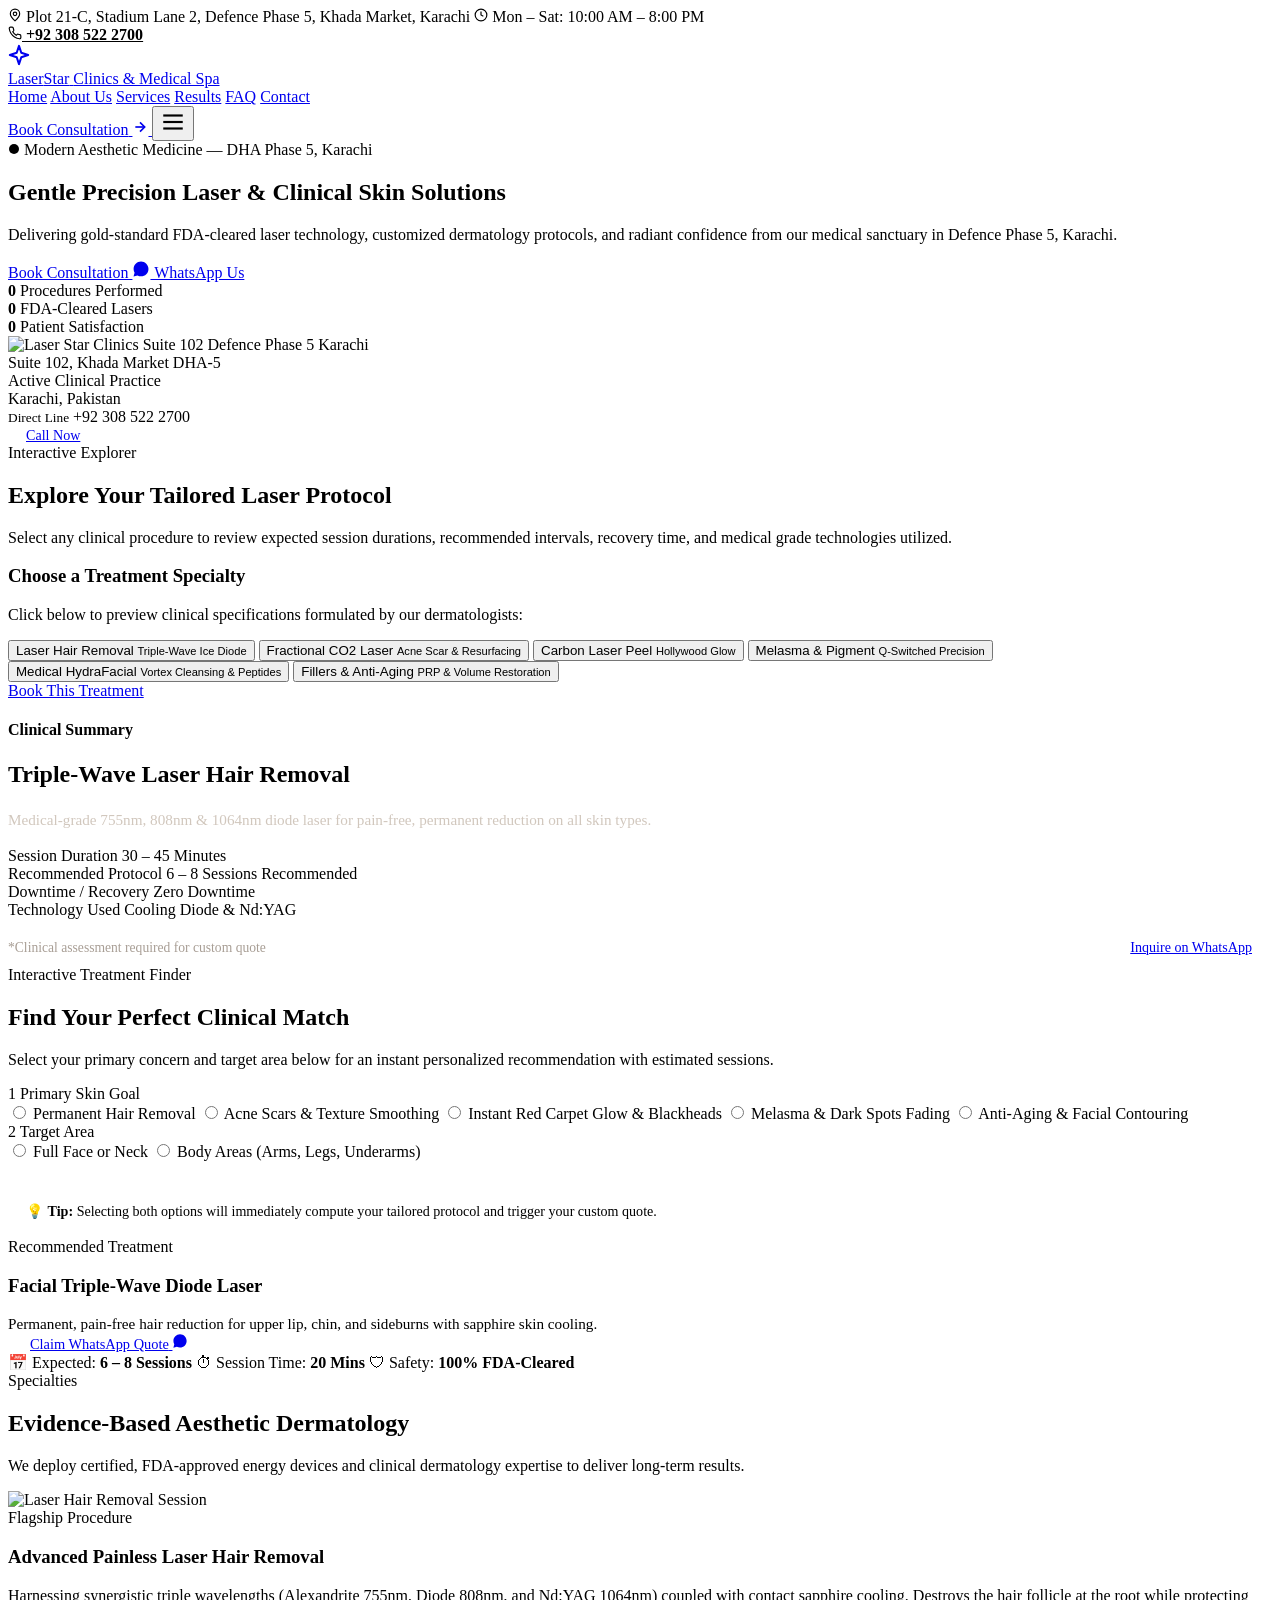
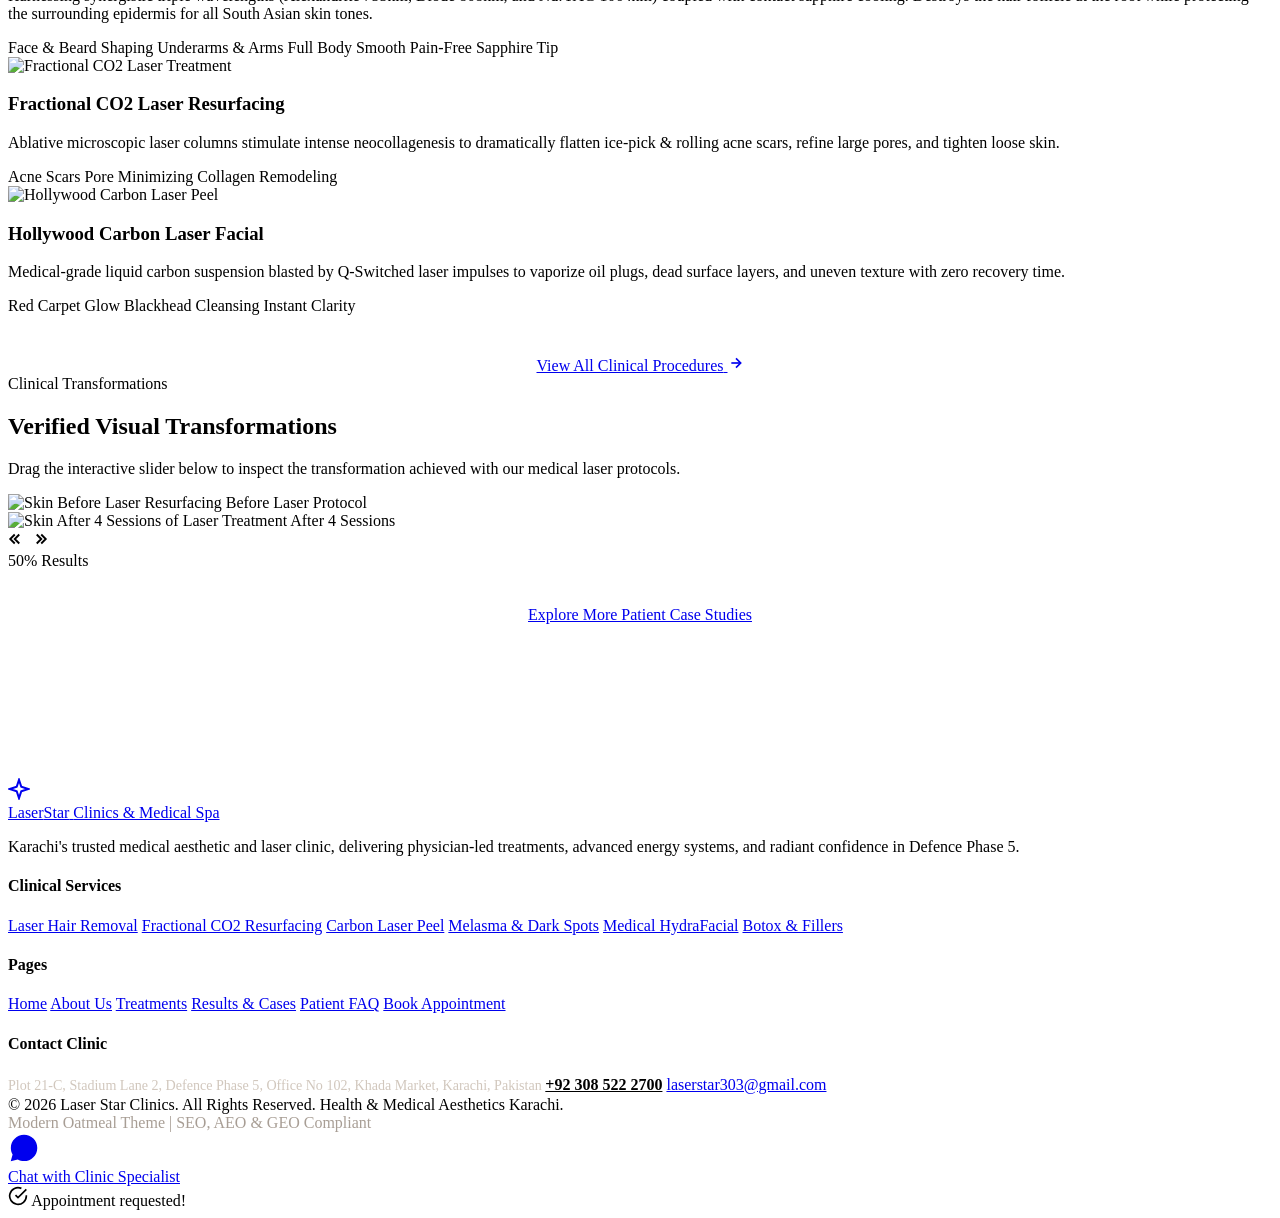
==== index.html @ 727edd0d "Add files via upload" ====
<!DOCTYPE html>
<html lang="en">
<head>
  <meta charset="UTF-8">
  <meta name="viewport" content="width=device-width, initial-scale=1.0">
  <title>Laser Star Clinics — Advanced Laser & Aesthetic Dermatology Karachi</title>
  
  <!-- SEO, AEO & GEO Metadata -->
  <meta name="description" content="Laser Star Clinics in Defence Phase 5, Khada Market, Karachi. Advanced laser hair removal, fractional CO2 skin resurfacing, acne scar therapy, melasma treatment, and medical aesthetics.">
  <meta name="keywords" content="Laser Star Clinics, laser clinic Karachi, Defence Phase 5 clinic, Khada Market Karachi, laser hair removal Karachi, fractional CO2 laser DHA Karachi, aesthetic clinic Karachi">
  <meta name="geo.region" content="PK-SD">
  <meta name="geo.placename" content="Karachi, Defence Phase 5">
  <meta name="geo.position" content="24.8028;67.0543">
  <meta name="ICBM" content="24.8028, 67.0543">

  <!-- Open Graph -->
  <meta property="og:title" content="Laser Star Clinics — Advanced Laser & Aesthetic Dermatology Karachi">
  <meta property="og:description" content="Gold-standard FDA-cleared laser treatments, acne scar revision, and skin rejuvenation in Defence Phase 5, Karachi.">
  <meta property="og:type" content="website">
  <meta property="og:url" content="http://localhost:8080/">
  <meta property="og:image" content="https://images.unsplash.com/photo-1629909613654-28e377c37b09?auto=format&fit=crop&w=1200&q=80">

  <!-- Structured Data: Schema.org (GEO & AEO Optimized) -->
  <script type="application/ld+json">
  {
    "@context": "https://schema.org",
    "@type": "MedicalClinic",
    "name": "Laser Star Clinics",
    "image": "https://images.unsplash.com/photo-1629909613654-28e377c37b09?auto=format&fit=crop&w=1200&q=80",
    "url": "http://localhost:8080/",
    "telephone": "+923085222700",
    "email": "laserstar303@gmail.com",
    "priceRange": "$$",
    "medicalSpecialty": ["Dermatology", "CosmeticSurgery"],
    "address": {
      "@type": "PostalAddress",
      "streetAddress": "Plot.21-C, Stadium Lane 2, Defence Phase- 5, Office No 102, Khada Market",
      "addressLocality": "Karachi",
      "addressRegion": "Sindh",
      "postalCode": "75500",
      "addressCountry": "PK"
    },
    "geo": {
      "@type": "GeoCoordinates",
      "latitude": 24.8028,
      "longitude": 67.0543
    },
    "openingHoursSpecification": [
      {
        "@type": "OpeningHoursSpecification",
        "dayOfWeek": ["Monday", "Tuesday", "Wednesday", "Thursday", "Friday", "Saturday"],
        "opens": "10:00",
        "closes": "20:00"
      }
    ]
  }
  </script>

  <!-- Google Fonts: Outfit (Headings) & Plus Jakarta Sans (Body) -->
  <link rel="preconnect" href="https://fonts.googleapis.com">
  <link rel="preconnect" href="https://fonts.gstatic.com" crossorigin>
  <link href="https://fonts.googleapis.com/css2?family=Outfit:wght@500;600;700;800&family=Plus+Jakarta+Sans:wght@400;500;600;700&display=swap" rel="stylesheet">

  <!-- Stylesheet -->
  <link rel="stylesheet" href="css/style.css">

  <!-- Favicon -->
  <link rel="icon" href="data:image/svg+xml,<svg xmlns='http://www.w3.org/2000/svg' viewBox='0 0 24 24' fill='%23B85C42'><path d='M12 2L14.5 9.5L22 12L14.5 14.5L12 22L9.5 14.5L2 12L9.5 9.5L12 2Z'/></svg>">
</head>
<body>

  <!-- ==================== TOP NOTICE BAR ==================== -->
  <aside class="top-notice-bar">
    <div class="container">
      <div class="notice-items">
        <span class="notice-item">
          <svg width="14" height="14" viewBox="0 0 24 24" fill="none" stroke="currentColor" stroke-width="2"><path d="M12 2a8 8 0 0 0-8 8c0 5.25 8 12 8 12s8-6.75 8-12a8 8 0 0 0-8-8z"/><circle cx="12" cy="10" r="3"/></svg>
          Plot 21-C, Stadium Lane 2, Defence Phase 5, Khada Market, Karachi
        </span>
        <span class="notice-item">
          <svg width="14" height="14" viewBox="0 0 24 24" fill="none" stroke="currentColor" stroke-width="2"><circle cx="12" cy="12" r="10"/><polyline points="12 6 12 12 16 14"/></svg>
          Mon – Sat: 10:00 AM – 8:00 PM
        </span>
      </div>
      <div>
        <a href="tel:+923085222700" class="notice-item" style="font-weight:600; color:var(--text-main);">
          <svg width="14" height="14" viewBox="0 0 24 24" fill="none" stroke="currentColor" stroke-width="2"><path d="M22 16.92v3a2 2 0 0 1-2.18 2 19.79 19.79 0 0 1-8.63-3.07 19.5 19.5 0 0 1-6-6 19.79 19.79 0 0 1-3.07-8.67A2 2 0 0 1 4.11 2h3a2 2 0 0 1 2 1.72 12.84 12.84 0 0 0 .7 2.81 2 2 0 0 1-.45 2.11L8.09 9.91a16 16 0 0 0 6 6l1.27-1.27a2 2 0 0 1 2.11-.45 12.84 12.84 0 0 0 2.81.7A2 2 0 0 1 22 16.92z"/></svg>
          +92 308 522 2700
        </a>
      </div>
    </div>
  </aside>

  <!-- ==================== MAIN NAVBAR (MULTI-PAGE ARCHITECTURE) ==================== -->
  <header>
    <nav class="navbar" id="navbar">
      <div class="container">
        <a href="index.html" class="logo-brand">
          <div class="brand-icon-wrap">
            <svg width="22" height="22" viewBox="0 0 24 24" fill="none" stroke="currentColor" stroke-width="2.2" stroke-linecap="round" stroke-linejoin="round">
              <path d="M12 2L14.5 9.5L22 12L14.5 14.5L12 22L9.5 14.5L2 12L9.5 9.5L12 2Z"/>
            </svg>
          </div>
          <div class="brand-name">
            <span class="brand-title">Laser<span>Star</span></span>
            <span class="brand-sub">Clinics & Medical Spa</span>
          </div>
        </a>

        <div class="nav-links">
          <a href="index.html" class="nav-link active">Home</a>
          <a href="about.html" class="nav-link">About Us</a>
          <a href="services.html" class="nav-link">Services</a>
          <a href="results.html" class="nav-link">Results</a>
          <a href="faq.html" class="nav-link">FAQ</a>
          <a href="contact.html" class="nav-link">Contact</a>
        </div>

        <div class="nav-actions">
          <a href="contact.html" class="btn btn-primary">
            <span>Book Consultation</span>
            <svg width="16" height="16" viewBox="0 0 24 24" fill="none" stroke="currentColor" stroke-width="2.5"><line x1="5" y1="12" x2="19" y2="12"/><polyline points="12 5 19 12 12 19"/></svg>
          </a>
          <button class="mobile-menu-btn" aria-label="Toggle Navigation">
            <svg width="26" height="26" viewBox="0 0 24 24" fill="none" stroke="currentColor" stroke-width="2"><line x1="3" y1="12" x2="21" y2="12"/><line x1="3" y1="6" x2="21" y2="6"/><line x1="3" y1="18" x2="21" y2="18"/></svg>
          </button>
        </div>
      </div>
    </nav>
  </header>

  <main>
    <!-- ==================== HERO SECTION ==================== -->
    <section class="hero-section" id="home">
      <div class="hero-glow-blob"></div>
      <div class="container">
        <div class="hero-grid">
          <div class="hero-content animate-fade-in-up">
            <div class="pill-badge">
              <svg width="12" height="12" viewBox="0 0 24 24" fill="currentColor"><circle cx="12" cy="12" r="10"/></svg>
              Modern Aesthetic Medicine — DHA Phase 5, Karachi
            </div>
            <h1>Gentle Precision <span class="hero-highlight">Laser & Clinical</span> Skin Solutions</h1>
            <p class="hero-lead">Delivering gold-standard FDA-cleared laser technology, customized dermatology protocols, and radiant confidence from our medical sanctuary in Defence Phase 5, Karachi.</p>

            <div class="hero-ctas">
              <a href="contact.html" class="btn btn-primary">
                Book Consultation
              </a>
              <a href="https://wa.me/923085222700?text=Hi%20Laser%20Star%20Clinics,%20I%20would%20like%20to%20inquire%20about%20a%20treatment." target="_blank" class="btn btn-whatsapp">
                <svg width="18" height="18" viewBox="0 0 24 24" fill="currentColor"><path d="M12.04 2C6.58 2 2.13 6.45 2.13 11.91C2.13 13.66 2.59 15.36 3.45 16.86L2.05 22L7.3 20.62C8.75 21.41 10.38 21.83 12.04 21.83C17.5 21.83 21.95 17.38 21.95 11.92C21.95 9.27 20.92 6.78 19.05 4.91C17.18 3.03 14.69 2 12.04 2Z"/></svg>
                WhatsApp Us
              </a>
            </div>

            <div class="hero-trust-bar">
              <div class="trust-item">
                <strong data-counter-target="5000" data-counter-suffix="+">0</strong>
                <span>Procedures Performed</span>
              </div>
              <div class="trust-item">
                <strong data-counter-target="15" data-counter-suffix="+">0</strong>
                <span>FDA-Cleared Lasers</span>
              </div>
              <div class="trust-item">
                <strong data-counter-target="99.2" data-counter-suffix="%" data-counter-decimals="1">0</strong>
                <span>Patient Satisfaction</span>
              </div>
            </div>
          </div>

          <!-- Hero Showcase Card -->
          <div class="hero-card-showcase animate-fade-in-scale">
            <div class="hero-image-card tilt-card">
              <div class="hero-photo-wrap">
                <img src="https://images.unsplash.com/photo-1629909613654-28e377c37b09?auto=format&fit=crop&w=800&q=80" alt="Laser Star Clinics Suite 102 Defence Phase 5 Karachi" loading="eager">
                <div class="hero-photo-badge">
                  <span class="status-dot"></span>
                  <span>Suite 102, Khada Market DHA-5</span>
                </div>
              </div>

              <div class="hero-card-body">
                <div class="card-header-status">
                  <div class="status-badge">
                    <span>Active Clinical Practice</span>
                  </div>
                  <span class="location-tag">Karachi, Pakistan</span>
                </div>

                <div class="quick-call-card">
                  <div class="quick-call-info">
                    <small>Direct Line</small>
                    <span>+92 308 522 2700</span>
                  </div>
                  <a href="tel:+923085222700" class="btn btn-secondary" style="padding: 10px 18px; font-size: 0.88rem;">
                    Call Now
                  </a>
                </div>
              </div>
            </div>
          </div>
        </div>
      </div>
    </section>

    <!-- ==================== INTERACTIVE TREATMENT CALCULATOR ==================== -->
    <section class="calc-section reveal-on-scroll">
      <div class="container">
        <div class="section-title-wrap">
          <div class="pill-badge pill-badge-gold">Interactive Explorer</div>
          <h2 class="section-title">Explore Your Tailored Laser Protocol</h2>
          <p class="section-subtitle">Select any clinical procedure to review expected session durations, recommended intervals, recovery time, and medical grade technologies utilized.</p>
        </div>

        <div class="calc-grid">
          <div class="calc-options">
            <h3>Choose a Treatment Specialty</h3>
            <p>Click below to preview clinical specifications formulated by our dermatologists:</p>

            <div class="service-selector-grid">
              <button class="select-pill active" data-service="laser-hair">
                <span>Laser Hair Removal</span>
                <small>Triple-Wave Ice Diode</small>
              </button>
              <button class="select-pill" data-service="fractional-co2">
                <span>Fractional CO2 Laser</span>
                <small>Acne Scar & Resurfacing</small>
              </button>
              <button class="select-pill" data-service="carbon-peel">
                <span>Carbon Laser Peel</span>
                <small>Hollywood Glow</small>
              </button>
              <button class="select-pill" data-service="pigmentation">
                <span>Melasma & Pigment</span>
                <small>Q-Switched Precision</small>
              </button>
              <button class="select-pill" data-service="hydrafacial">
                <span>Medical HydraFacial</span>
                <small>Vortex Cleansing & Peptides</small>
              </button>
              <button class="select-pill" data-service="anti-aging">
                <span>Fillers & Anti-Aging</span>
                <small>PRP & Volume Restoration</small>
              </button>
            </div>

            <a href="contact.html" class="btn btn-secondary" style="width: 100%; justify-content: center;">
              Book This Treatment
            </a>
          </div>

          <div class="calc-result-box">
            <div>
              <div class="calc-result-header">
                <h4>Clinical Summary</h4>
                <h2 id="calcResultTitle">Triple-Wave Laser Hair Removal</h2>
                <p id="calcResultDesc" style="color: #D1C7BD; font-size: 0.95rem; line-height: 1.6;">
                  Medical-grade 755nm, 808nm & 1064nm diode laser for pain-free, permanent reduction on all skin types.
                </p>
              </div>

              <div class="calc-meta-list">
                <div class="meta-row">
                  <span>Session Duration</span>
                  <span id="calcDuration">30 – 45 Minutes</span>
                </div>
                <div class="meta-row">
                  <span>Recommended Protocol</span>
                  <span id="calcSessions">6 – 8 Sessions Recommended</span>
                </div>
                <div class="meta-row">
                  <span>Downtime / Recovery</span>
                  <span id="calcDowntime">Zero Downtime</span>
                </div>
                <div class="meta-row">
                  <span>Technology Used</span>
                  <span id="calcTech">Cooling Diode & Nd:YAG</span>
                </div>
              </div>
            </div>

            <div style="display:flex; justify-content: space-between; align-items:center; margin-top: 10px; flex-wrap: wrap; gap: 12px;">
              <span style="font-size:0.85rem; color:#A89E95;">*Clinical assessment required for custom quote</span>
              <a href="https://wa.me/923085222700?text=Hi%20Laser%20Star%20Clinics,%20I%20would%20like%20to%20ask%20about%20treatment%20pricing." target="_blank" class="btn btn-whatsapp" style="padding: 10px 20px; font-size: 0.88rem;">
                Inquire on WhatsApp
              </a>
            </div>
          </div>
        </div>
      </div>
    </section>

    <!-- ==================== FUN INTERACTIVE SKIN TREATMENT QUIZ ==================== -->
    <section class="quiz-section reveal-on-scroll">
      <div class="container">
        <div class="section-title-wrap">
          <div class="pill-badge pill-badge-gold">Interactive Treatment Finder</div>
          <h2 class="section-title">Find Your Perfect Clinical Match</h2>
          <p class="section-subtitle">Select your primary concern and target area below for an instant personalized recommendation with estimated sessions.</p>
        </div>

        <div class="quiz-card-wrapper">
          <form id="skinTreatmentQuiz">
            <div class="quiz-steps-grid">
              <!-- Step 1 -->
              <div>
                <div class="quiz-step-title">
                  <span class="quiz-step-num">1</span>
                  <span>Primary Skin Goal</span>
                </div>
                <div class="quiz-radio-group">
                  <label class="quiz-radio-label">
                    <input type="radio" name="quizConcern" value="hair" required>
                    <span>Permanent Hair Removal</span>
                  </label>
                  <label class="quiz-radio-label">
                    <input type="radio" name="quizConcern" value="scars">
                    <span>Acne Scars & Texture Smoothing</span>
                  </label>
                  <label class="quiz-radio-label">
                    <input type="radio" name="quizConcern" value="glow">
                    <span>Instant Red Carpet Glow & Blackheads</span>
                  </label>
                  <label class="quiz-radio-label">
                    <input type="radio" name="quizConcern" value="pigment">
                    <span>Melasma & Dark Spots Fading</span>
                  </label>
                  <label class="quiz-radio-label">
                    <input type="radio" name="quizConcern" value="aging">
                    <span>Anti-Aging & Facial Contouring</span>
                  </label>
                </div>
              </div>

              <!-- Step 2 -->
              <div>
                <div class="quiz-step-title">
                  <span class="quiz-step-num">2</span>
                  <span>Target Area</span>
                </div>
                <div class="quiz-radio-group">
                  <label class="quiz-radio-label">
                    <input type="radio" name="quizArea" value="face" required>
                    <span>Full Face or Neck</span>
                  </label>
                  <label class="quiz-radio-label">
                    <input type="radio" name="quizArea" value="body">
                    <span>Body Areas (Arms, Legs, Underarms)</span>
                  </label>
                </div>

                <div style="margin-top: 24px; padding: 18px; background: var(--bg-oatmeal); border-radius: var(--radius-md); font-size: 0.88rem; color: var(--text-muted);">
                  💡 <strong>Tip:</strong> Selecting both options will immediately compute your tailored protocol and trigger your custom quote.
                </div>
              </div>
            </div>
          </form>

          <!-- Quiz Result Box with Confetti -->
          <div class="quiz-result-box" id="quizResultBox">
            <div class="quiz-result-header">
              <div>
                <span class="pill-badge" id="quizTag" style="margin-bottom:8px;">Recommended Treatment</span>
                <h3 id="quizTreatmentTitle">Facial Triple-Wave Diode Laser</h3>
                <p id="quizTreatmentDesc" style="color:var(--text-body); max-width:620px; font-size:0.95rem; margin:0;">
                  Permanent, pain-free hair reduction for upper lip, chin, and sideburns with sapphire skin cooling.
                </p>
              </div>
              <a href="#" id="quizWhatsAppBtn" target="_blank" class="btn btn-whatsapp" style="font-size:0.9rem; padding:12px 22px;">
                <span>Claim WhatsApp Quote</span>
                <svg width="16" height="16" viewBox="0 0 24 24" fill="currentColor"><path d="M12.04 2C6.58 2 2.13 6.45 2.13 11.91C2.13 13.66 2.59 15.36 3.45 16.86L2.05 22L7.3 20.62C8.75 21.41 10.38 21.83 12.04 21.83C17.5 21.83 21.95 17.38 21.95 11.92C21.95 9.27 20.92 6.78 19.05 4.91C17.18 3.03 14.69 2 12.04 2Z"/></svg>
              </a>
            </div>

            <div class="quiz-meta-pills">
              <span class="quiz-meta-pill">📅 Expected: <strong id="quizSessions" style="color:var(--terracotta);">6 – 8 Sessions</strong></span>
              <span class="quiz-meta-pill">⏱ Session Time: <strong id="quizTime" style="color:var(--terracotta);">20 Mins</strong></span>
              <span class="quiz-meta-pill">🛡 Safety: <strong>100% FDA-Cleared</strong></span>
            </div>
          </div>
        </div>
      </div>
    </section>

    <!-- ==================== SERVICES BENTO OVERVIEW ==================== -->
    <section class="services-section reveal-on-scroll">
      <div class="container">
        <div class="section-title-wrap">
          <div class="pill-badge">Specialties</div>
          <h2 class="section-title">Evidence-Based Aesthetic Dermatology</h2>
          <p class="section-subtitle">We deploy certified, FDA-approved energy devices and clinical dermatology expertise to deliver long-term results.</p>
        </div>

        <div class="bento-grid">
          <!-- Featured Card: Laser Hair Removal -->
          <div class="bento-card bento-card-featured tilt-card">
            <div class="bento-card-photo">
              <img src="https://images.unsplash.com/photo-1570172619644-dfd03ed5d881?auto=format&fit=crop&w=800&q=80" alt="Laser Hair Removal Session" loading="lazy">
            </div>
            <div class="bento-card-content">
              <div>
                <div class="pill-badge" style="margin-bottom:10px;">Flagship Procedure</div>
                <h3>Advanced Painless Laser Hair Removal</h3>
                <p>Harnessing synergistic triple wavelengths (Alexandrite 755nm, Diode 808nm, and Nd:YAG 1064nm) coupled with contact sapphire cooling. Destroys the hair follicle at the root while protecting the surrounding epidermis for all South Asian skin tones.</p>
              </div>
              <div class="treatment-tags">
                <span class="t-tag">Face & Beard Shaping</span>
                <span class="t-tag">Underarms & Arms</span>
                <span class="t-tag">Full Body Smooth</span>
                <span class="t-tag">Pain-Free Sapphire Tip</span>
              </div>
            </div>
          </div>

          <!-- Card 2: Fractional CO2 -->
          <div class="bento-card tilt-card">
            <div class="bento-card-photo">
              <img src="https://images.unsplash.com/photo-1512290900672-1f4a9ceb6370?auto=format&fit=crop&w=600&q=80" alt="Fractional CO2 Laser Treatment" loading="lazy">
            </div>
            <div class="bento-card-content">
              <div>
                <h3>Fractional CO2 Laser Resurfacing</h3>
                <p>Ablative microscopic laser columns stimulate intense neocollagenesis to dramatically flatten ice-pick & rolling acne scars, refine large pores, and tighten loose skin.</p>
              </div>
              <div class="treatment-tags">
                <span class="t-tag">Acne Scars</span>
                <span class="t-tag">Pore Minimizing</span>
                <span class="t-tag">Collagen Remodeling</span>
              </div>
            </div>
          </div>

          <!-- Card 3: Carbon Laser Peel -->
          <div class="bento-card tilt-card">
            <div class="bento-card-photo">
              <img src="https://images.unsplash.com/photo-1522337360788-8b13dee7a37e?auto=format&fit=crop&w=600&q=80" alt="Hollywood Carbon Laser Peel" loading="lazy">
            </div>
            <div class="bento-card-content">
              <div>
                <h3>Hollywood Carbon Laser Facial</h3>
                <p>Medical-grade liquid carbon suspension blasted by Q-Switched laser impulses to vaporize oil plugs, dead surface layers, and uneven texture with zero recovery time.</p>
              </div>
              <div class="treatment-tags">
                <span class="t-tag">Red Carpet Glow</span>
                <span class="t-tag">Blackhead Cleansing</span>
                <span class="t-tag">Instant Clarity</span>
              </div>
            </div>
          </div>
        </div>

        <div style="text-align: center; margin-top: 40px;">
          <a href="services.html" class="btn btn-primary">
            <span>View All Clinical Procedures</span>
            <svg width="16" height="16" viewBox="0 0 24 24" fill="none" stroke="currentColor" stroke-width="2.5"><line x1="5" y1="12" x2="19" y2="12"/><polyline points="12 5 19 12 12 19"/></svg>
          </a>
        </div>
      </div>
    </section>

    <!-- ==================== BEFORE & AFTER PREVIEW ==================== -->
    <section class="before-after-section reveal-on-scroll">
      <div class="container">
        <div class="section-title-wrap">
          <div class="pill-badge pill-badge-gold">Clinical Transformations</div>
          <h2 class="section-title">Verified Visual Transformations</h2>
          <p class="section-subtitle">Drag the interactive slider below to inspect the transformation achieved with our medical laser protocols.</p>
        </div>

        <div class="ba-slider-container">
          <div class="ba-comparison-wrapper">
            <div class="ba-layer ba-layer-before">
              <img src="https://images.unsplash.com/photo-1598440947619-2c35fc9aa908?auto=format&fit=crop&w=1200&q=80" alt="Skin Before Laser Resurfacing" loading="lazy">
              <span class="ba-label-pill ba-label-before">Before Laser Protocol</span>
            </div>

            <div class="ba-layer ba-layer-after">
              <img src="https://images.unsplash.com/photo-1515377905703-c4788e51af15?auto=format&fit=crop&w=1200&q=80" alt="Skin After 4 Sessions of Laser Treatment" loading="lazy">
              <span class="ba-label-pill ba-label-after">After 4 Sessions</span>
            </div>

            <div class="ba-handle">
              <div class="ba-handle-circle">
                <svg width="18" height="18" viewBox="0 0 24 24" fill="none" stroke="currentColor" stroke-width="2.5"><polyline points="15 18 9 12 15 6"/><polyline points="9 18 3 12 9 6"/></svg>
                <svg width="18" height="18" viewBox="0 0 24 24" fill="none" stroke="currentColor" stroke-width="2.5"><polyline points="9 18 15 12 9 6"/><polyline points="15 18 21 12 15 6"/></svg>
              </div>
            </div>
            <span class="ba-live-percentage">50% Results</span>
          </div>
        </div>

        <div style="text-align: center; margin-top: 36px;">
          <a href="results.html" class="btn btn-secondary">Explore More Patient Case Studies</a>
        </div>
      </div>
    </section>

    <!-- ==================== LOCATION & CLINIC MAP (GEO OPTIMIZED) ==================== -->
    <section class="map-embed-section reveal-on-scroll">
      <iframe
        src="https://maps.google.com/maps?q=Khada+Market+Defence+Phase+5+Karachi&t=&z=15&ie=UTF8&iwloc=&output=embed"
        width="100%"
        height="100%"
        style="border:0;"
        allowfullscreen=""
        loading="lazy"
        referrerpolicy="no-referrer-when-downgrade"
        title="Laser Star Clinics Location Map Khada Market Defence Phase 5 Karachi">
      </iframe>
    </section>
  </main>

  <!-- ==================== FOOTER ==================== -->
  <footer class="site-footer">
    <div class="container">
      <div class="footer-top-grid">
        <div class="footer-brand-col">
          <a href="index.html" class="logo-brand">
            <div class="brand-icon-wrap">
              <svg width="22" height="22" viewBox="0 0 24 24" fill="none" stroke="currentColor" stroke-width="2.2"><path d="M12 2L14.5 9.5L22 12L14.5 14.5L12 22L9.5 14.5L2 12L9.5 9.5L12 2Z"/></svg>
            </div>
            <div class="brand-name">
              <span class="brand-title">Laser<span>Star</span></span>
              <span class="brand-sub">Clinics & Medical Spa</span>
            </div>
          </a>
          <p>Karachi's trusted medical aesthetic and laser clinic, delivering physician-led treatments, advanced energy systems, and radiant confidence in Defence Phase 5.</p>
        </div>

        <div class="footer-col">
          <h4>Clinical Services</h4>
          <div class="footer-links">
            <a href="services.html">Laser Hair Removal</a>
            <a href="services.html">Fractional CO2 Resurfacing</a>
            <a href="services.html">Carbon Laser Peel</a>
            <a href="services.html">Melasma & Dark Spots</a>
            <a href="services.html">Medical HydraFacial</a>
            <a href="services.html">Botox & Fillers</a>
          </div>
        </div>

        <div class="footer-col">
          <h4>Pages</h4>
          <div class="footer-links">
            <a href="index.html">Home</a>
            <a href="about.html">About Us</a>
            <a href="services.html">Treatments</a>
            <a href="results.html">Results & Cases</a>
            <a href="faq.html">Patient FAQ</a>
            <a href="contact.html">Book Appointment</a>
          </div>
        </div>

        <div class="footer-col">
          <h4>Contact Clinic</h4>
          <div class="footer-links">
            <span style="font-size:0.88rem; color:#D1C7BD; line-height:1.6;">
              Plot 21-C, Stadium Lane 2, Defence Phase 5, Office No 102, Khada Market, Karachi, Pakistan
            </span>
            <a href="tel:+923085222700" style="color:var(--muted-gold); font-weight:600;">+92 308 522 2700</a>
            <a href="mailto:laserstar303@gmail.com">laserstar303@gmail.com</a>
          </div>
        </div>
      </div>

      <div class="footer-bottom">
        <div>© 2026 Laser Star Clinics. All Rights Reserved. Health & Medical Aesthetics Karachi.</div>
        <div style="color:#A89E95;">
          Modern Oatmeal Theme | SEO, AEO & GEO Compliant
        </div>
      </div>
    </div>
  </footer>

  <!-- ==================== FLOATING WHATSAPP BUTTON ==================== -->
  <a href="https://wa.me/923085222700?text=Hi%20Laser%20Star%20Clinics,%20I%20would%20like%20to%20inquire%20about%20your%20services." target="_blank" class="floating-whatsapp" aria-label="Chat on WhatsApp">
    <svg width="32" height="32" viewBox="0 0 24 24" fill="currentColor">
      <path d="M12.04 2C6.58 2 2.13 6.45 2.13 11.91C2.13 13.66 2.59 15.36 3.45 16.86L2.05 22L7.3 20.62C8.75 21.41 10.38 21.83 12.04 21.83C17.5 21.83 21.95 17.38 21.95 11.92C21.95 9.27 20.92 6.78 19.05 4.91C17.18 3.03 14.69 2 12.04 2Z"/>
    </svg>
    <div class="floating-whatsapp-tooltip">Chat with Clinic Specialist</div>
  </a>

  <!-- Toast Notification -->
  <div class="toast-notice" id="toastNotice">
    <svg width="20" height="20" viewBox="0 0 24 24" fill="none" stroke="currentColor" stroke-width="2"><path d="M22 11.08V12a10 10 0 1 1-5.93-9.14"/><polyline points="22 4 12 14.01 9 11.01"/></svg>
    <span class="toast-text">Appointment requested!</span>
  </div>

  <!-- JavaScript -->
  <script src="js/main.js"></script>
</body>
</html>
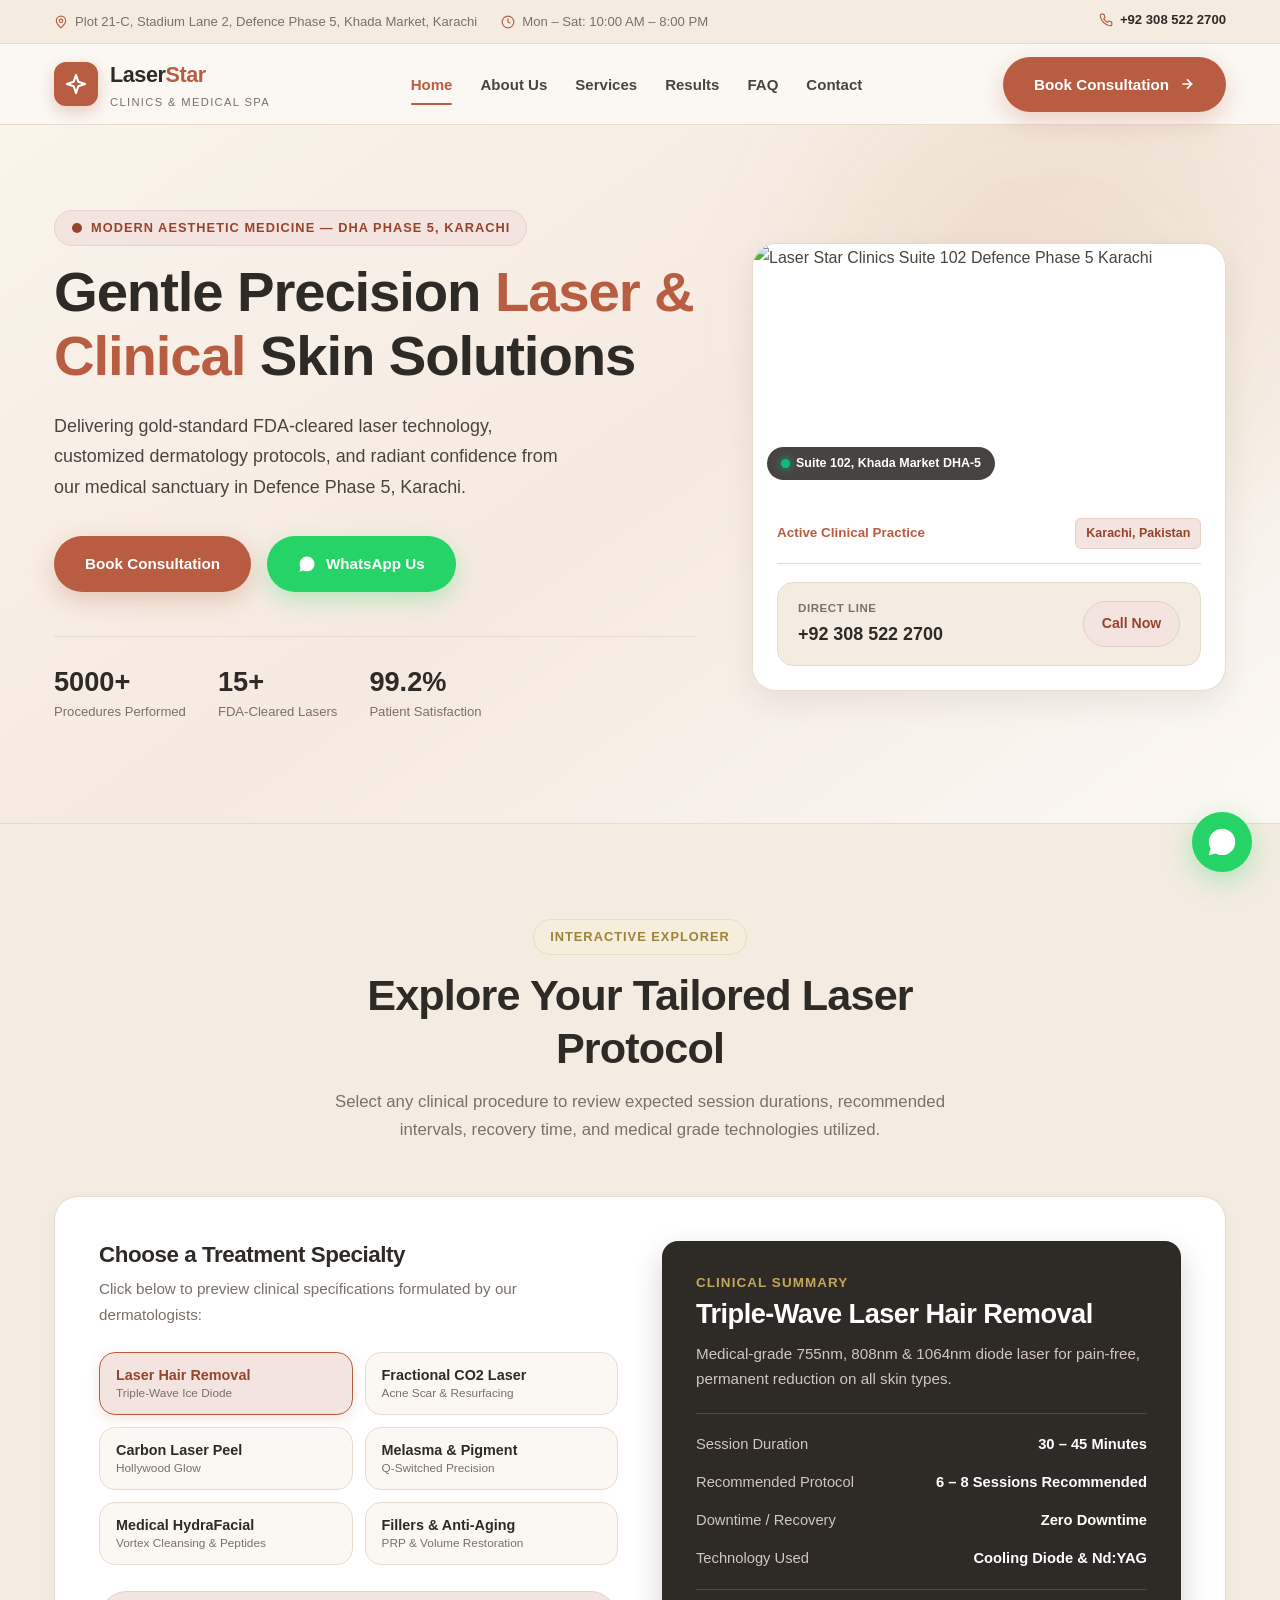
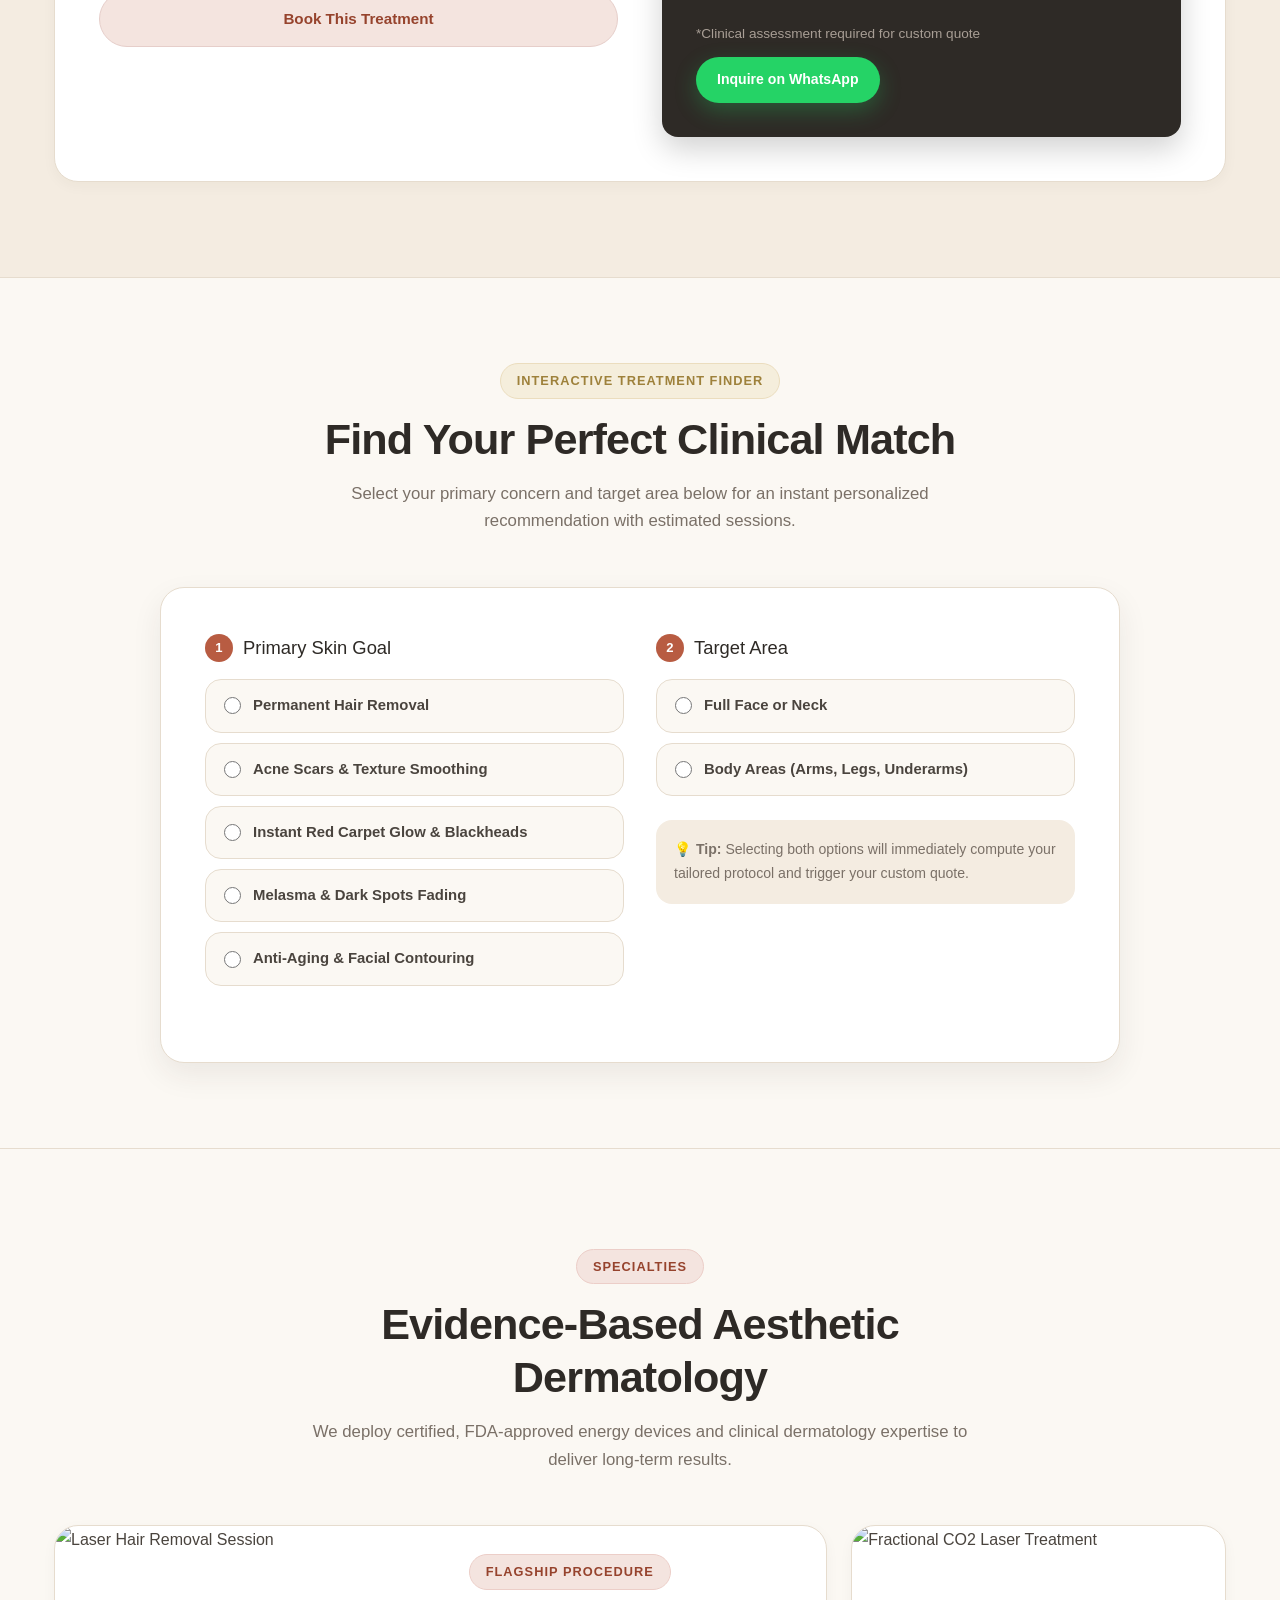
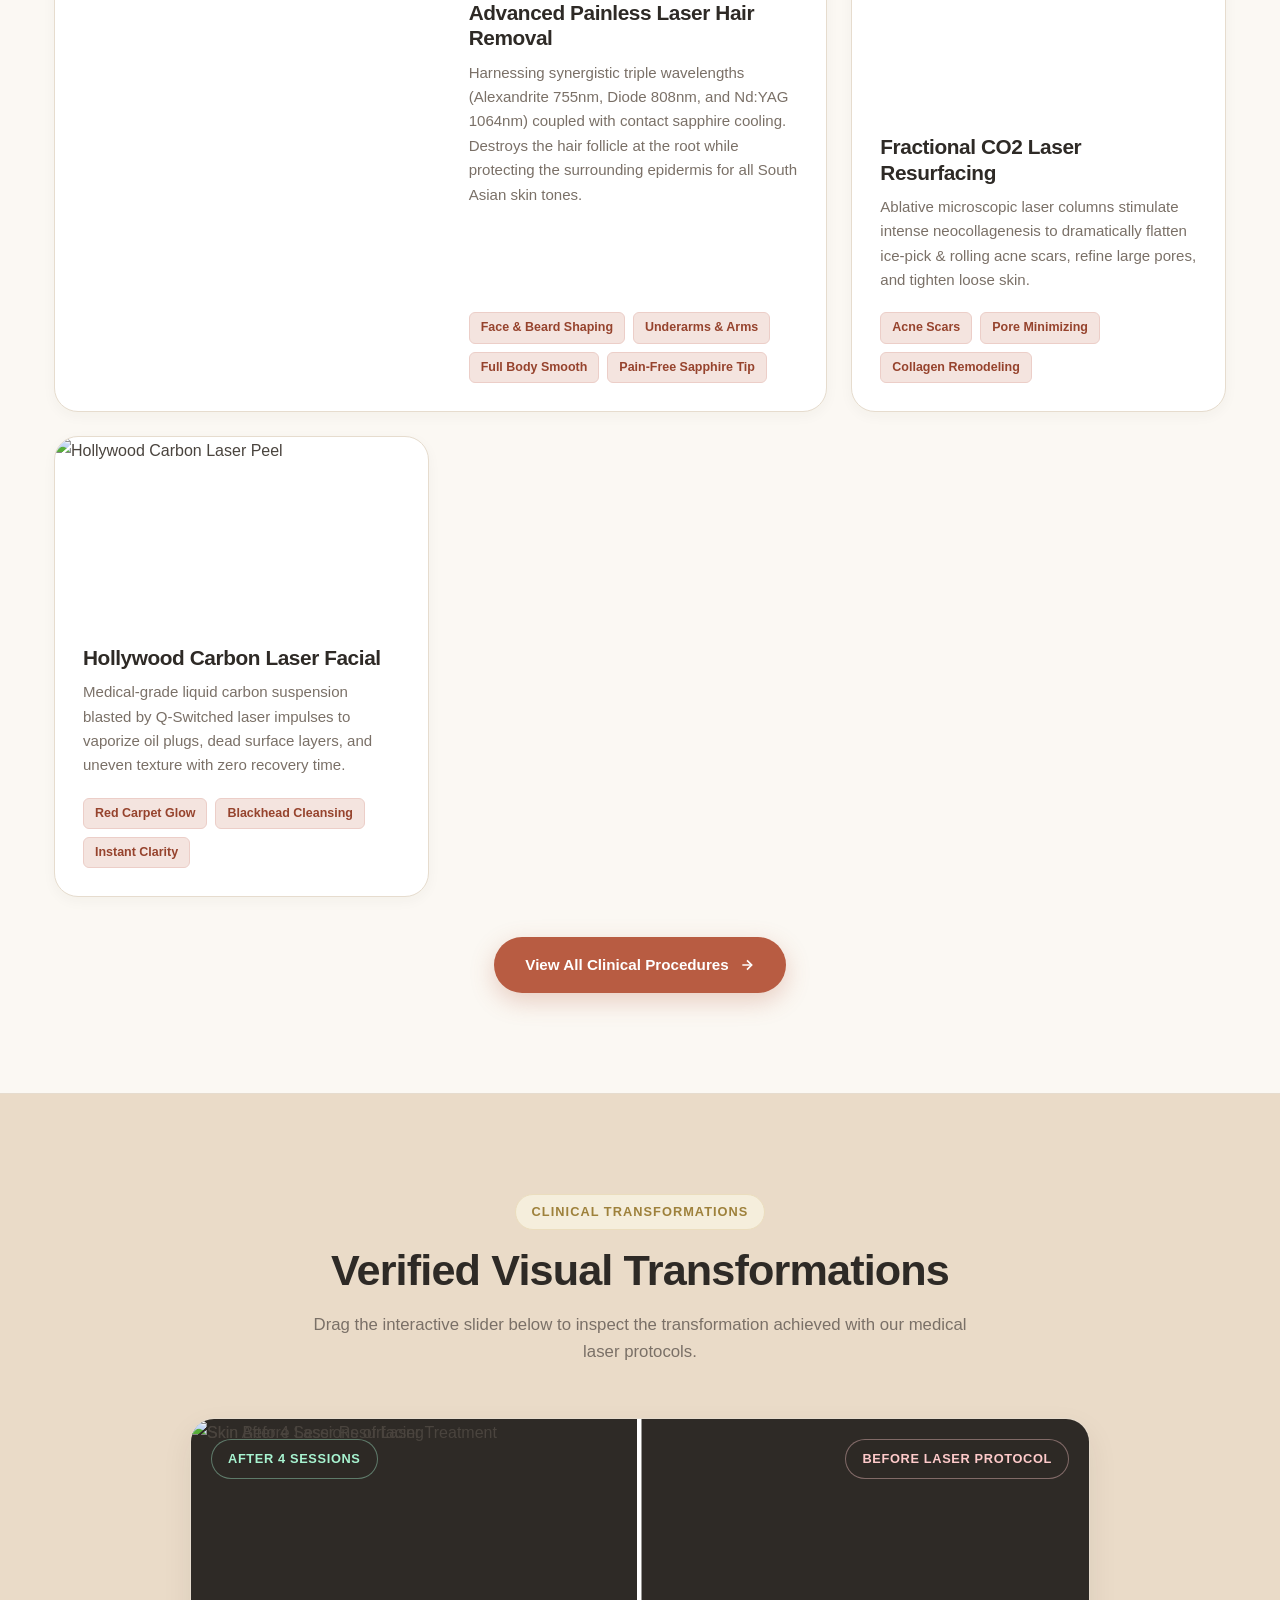
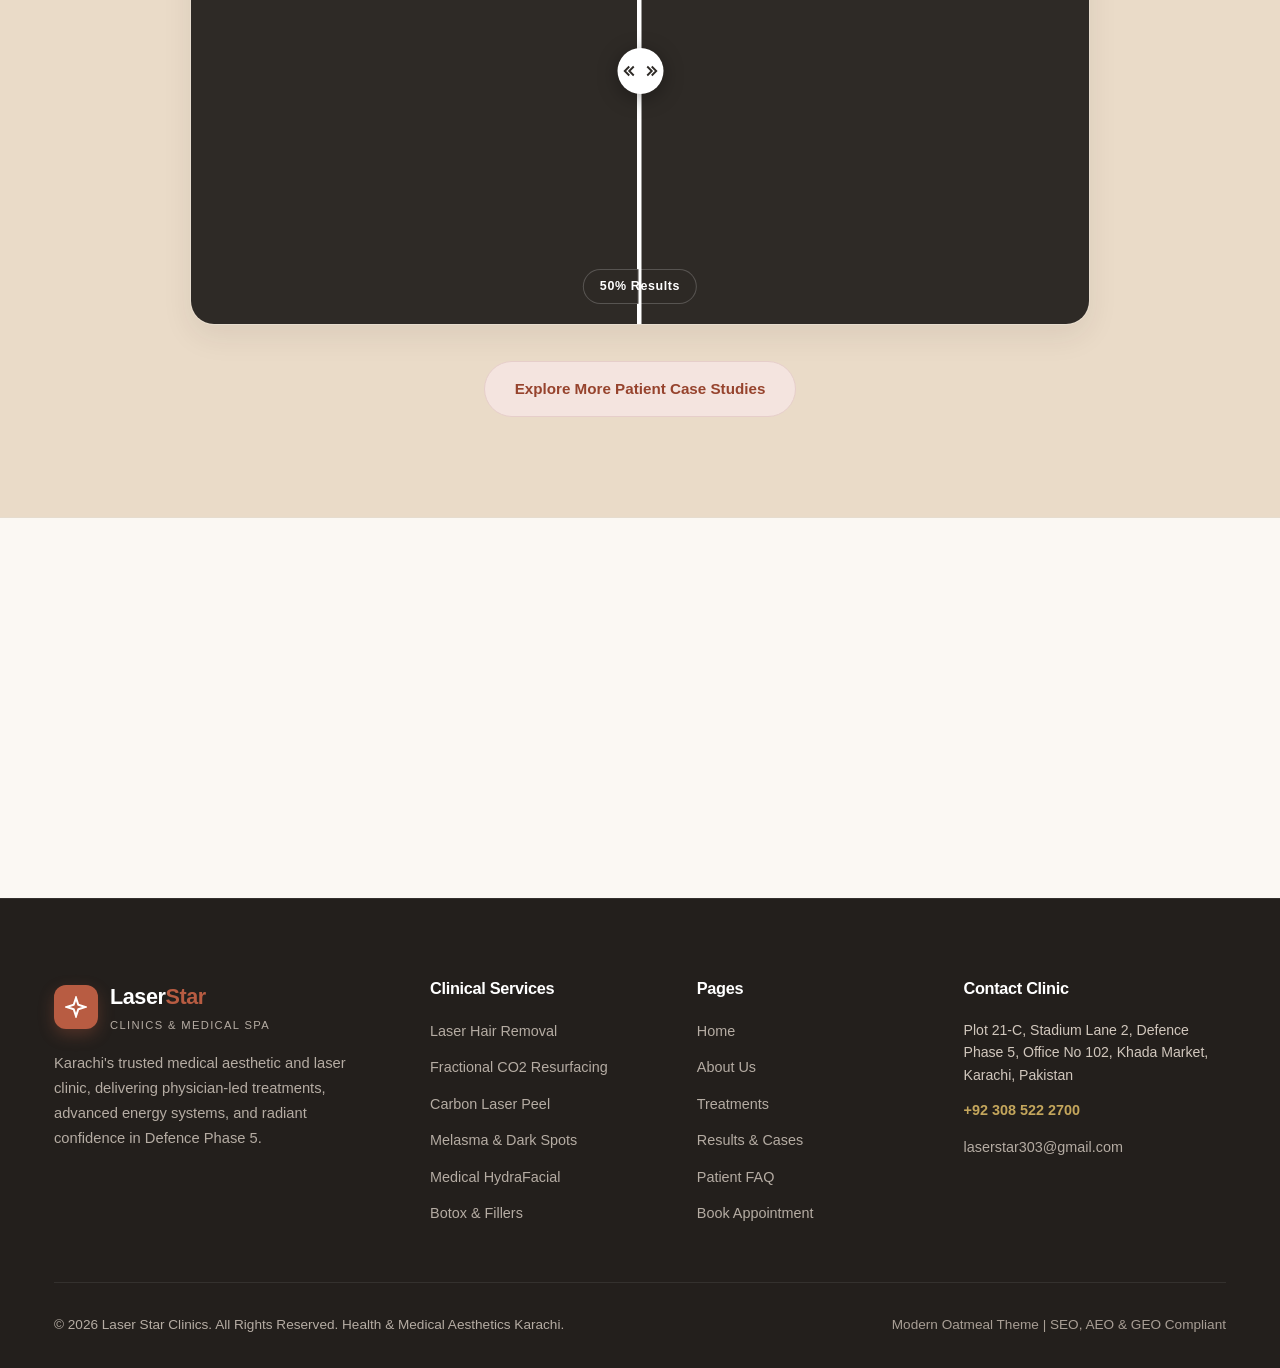
==== commit 4a10fe86: "Add files via upload" ====
--- a/index.html
+++ b/index.html
@@ -1,593 +1,2727 @@
-<!DOCTYPE html>
-<html lang="en">
-<head>
-  <meta charset="UTF-8">
-  <meta name="viewport" content="width=device-width, initial-scale=1.0">
-  <title>Laser Star Clinics — Advanced Laser & Aesthetic Dermatology Karachi</title>
-  
-  <!-- SEO, AEO & GEO Metadata -->
-  <meta name="description" content="Laser Star Clinics in Defence Phase 5, Khada Market, Karachi. Advanced laser hair removal, fractional CO2 skin resurfacing, acne scar therapy, melasma treatment, and medical aesthetics.">
-  <meta name="keywords" content="Laser Star Clinics, laser clinic Karachi, Defence Phase 5 clinic, Khada Market Karachi, laser hair removal Karachi, fractional CO2 laser DHA Karachi, aesthetic clinic Karachi">
-  <meta name="geo.region" content="PK-SD">
-  <meta name="geo.placename" content="Karachi, Defence Phase 5">
-  <meta name="geo.position" content="24.8028;67.0543">
-  <meta name="ICBM" content="24.8028, 67.0543">
-
-  <!-- Open Graph -->
-  <meta property="og:title" content="Laser Star Clinics — Advanced Laser & Aesthetic Dermatology Karachi">
-  <meta property="og:description" content="Gold-standard FDA-cleared laser treatments, acne scar revision, and skin rejuvenation in Defence Phase 5, Karachi.">
-  <meta property="og:type" content="website">
-  <meta property="og:url" content="http://localhost:8080/">
-  <meta property="og:image" content="https://images.unsplash.com/photo-1629909613654-28e377c37b09?auto=format&fit=crop&w=1200&q=80">
-
-  <!-- Structured Data: Schema.org (GEO & AEO Optimized) -->
-  <script type="application/ld+json">
-  {
-    "@context": "https://schema.org",
-    "@type": "MedicalClinic",
-    "name": "Laser Star Clinics",
-    "image": "https://images.unsplash.com/photo-1629909613654-28e377c37b09?auto=format&fit=crop&w=1200&q=80",
-    "url": "http://localhost:8080/",
-    "telephone": "+923085222700",
-    "email": "laserstar303@gmail.com",
-    "priceRange": "$$",
-    "medicalSpecialty": ["Dermatology", "CosmeticSurgery"],
-    "address": {
-      "@type": "PostalAddress",
-      "streetAddress": "Plot.21-C, Stadium Lane 2, Defence Phase- 5, Office No 102, Khada Market",
-      "addressLocality": "Karachi",
-      "addressRegion": "Sindh",
-      "postalCode": "75500",
-      "addressCountry": "PK"
-    },
-    "geo": {
-      "@type": "GeoCoordinates",
-      "latitude": 24.8028,
-      "longitude": 67.0543
-    },
-    "openingHoursSpecification": [
-      {
-        "@type": "OpeningHoursSpecification",
-        "dayOfWeek": ["Monday", "Tuesday", "Wednesday", "Thursday", "Friday", "Saturday"],
-        "opens": "10:00",
-        "closes": "20:00"
-      }
-    ]
-  }
-  </script>
-
-  <!-- Google Fonts: Outfit (Headings) & Plus Jakarta Sans (Body) -->
-  <link rel="preconnect" href="https://fonts.googleapis.com">
-  <link rel="preconnect" href="https://fonts.gstatic.com" crossorigin>
-  <link href="https://fonts.googleapis.com/css2?family=Outfit:wght@500;600;700;800&family=Plus+Jakarta+Sans:wght@400;500;600;700&display=swap" rel="stylesheet">
-
-  <!-- Stylesheet -->
-  <link rel="stylesheet" href="css/style.css">
-
-  <!-- Favicon -->
-  <link rel="icon" href="data:image/svg+xml,<svg xmlns='http://www.w3.org/2000/svg' viewBox='0 0 24 24' fill='%23B85C42'><path d='M12 2L14.5 9.5L22 12L14.5 14.5L12 22L9.5 14.5L2 12L9.5 9.5L12 2Z'/></svg>">
-</head>
-<body>
-
-  <!-- ==================== TOP NOTICE BAR ==================== -->
-  <aside class="top-notice-bar">
-    <div class="container">
-      <div class="notice-items">
-        <span class="notice-item">
-          <svg width="14" height="14" viewBox="0 0 24 24" fill="none" stroke="currentColor" stroke-width="2"><path d="M12 2a8 8 0 0 0-8 8c0 5.25 8 12 8 12s8-6.75 8-12a8 8 0 0 0-8-8z"/><circle cx="12" cy="10" r="3"/></svg>
-          Plot 21-C, Stadium Lane 2, Defence Phase 5, Khada Market, Karachi
-        </span>
-        <span class="notice-item">
-          <svg width="14" height="14" viewBox="0 0 24 24" fill="none" stroke="currentColor" stroke-width="2"><circle cx="12" cy="12" r="10"/><polyline points="12 6 12 12 16 14"/></svg>
-          Mon – Sat: 10:00 AM – 8:00 PM
-        </span>
-      </div>
-      <div>
-        <a href="tel:+923085222700" class="notice-item" style="font-weight:600; color:var(--text-main);">
-          <svg width="14" height="14" viewBox="0 0 24 24" fill="none" stroke="currentColor" stroke-width="2"><path d="M22 16.92v3a2 2 0 0 1-2.18 2 19.79 19.79 0 0 1-8.63-3.07 19.5 19.5 0 0 1-6-6 19.79 19.79 0 0 1-3.07-8.67A2 2 0 0 1 4.11 2h3a2 2 0 0 1 2 1.72 12.84 12.84 0 0 0 .7 2.81 2 2 0 0 1-.45 2.11L8.09 9.91a16 16 0 0 0 6 6l1.27-1.27a2 2 0 0 1 2.11-.45 12.84 12.84 0 0 0 2.81.7A2 2 0 0 1 22 16.92z"/></svg>
-          +92 308 522 2700
-        </a>
-      </div>
-    </div>
-  </aside>
-
-  <!-- ==================== MAIN NAVBAR (MULTI-PAGE ARCHITECTURE) ==================== -->
-  <header>
-    <nav class="navbar" id="navbar">
-      <div class="container">
-        <a href="index.html" class="logo-brand">
-          <div class="brand-icon-wrap">
-            <svg width="22" height="22" viewBox="0 0 24 24" fill="none" stroke="currentColor" stroke-width="2.2" stroke-linecap="round" stroke-linejoin="round">
-              <path d="M12 2L14.5 9.5L22 12L14.5 14.5L12 22L9.5 14.5L2 12L9.5 9.5L12 2Z"/>
-            </svg>
-          </div>
-          <div class="brand-name">
-            <span class="brand-title">Laser<span>Star</span></span>
-            <span class="brand-sub">Clinics & Medical Spa</span>
-          </div>
-        </a>
-
-        <div class="nav-links">
-          <a href="index.html" class="nav-link active">Home</a>
-          <a href="about.html" class="nav-link">About Us</a>
-          <a href="services.html" class="nav-link">Services</a>
-          <a href="results.html" class="nav-link">Results</a>
-          <a href="faq.html" class="nav-link">FAQ</a>
-          <a href="contact.html" class="nav-link">Contact</a>
-        </div>
-
-        <div class="nav-actions">
-          <a href="contact.html" class="btn btn-primary">
-            <span>Book Consultation</span>
-            <svg width="16" height="16" viewBox="0 0 24 24" fill="none" stroke="currentColor" stroke-width="2.5"><line x1="5" y1="12" x2="19" y2="12"/><polyline points="12 5 19 12 12 19"/></svg>
-          </a>
-          <button class="mobile-menu-btn" aria-label="Toggle Navigation">
-            <svg width="26" height="26" viewBox="0 0 24 24" fill="none" stroke="currentColor" stroke-width="2"><line x1="3" y1="12" x2="21" y2="12"/><line x1="3" y1="6" x2="21" y2="6"/><line x1="3" y1="18" x2="21" y2="18"/></svg>
-          </button>
-        </div>
-      </div>
-    </nav>
-  </header>
-
-  <main>
-    <!-- ==================== HERO SECTION ==================== -->
-    <section class="hero-section" id="home">
-      <div class="hero-glow-blob"></div>
-      <div class="container">
-        <div class="hero-grid">
-          <div class="hero-content animate-fade-in-up">
-            <div class="pill-badge">
-              <svg width="12" height="12" viewBox="0 0 24 24" fill="currentColor"><circle cx="12" cy="12" r="10"/></svg>
-              Modern Aesthetic Medicine — DHA Phase 5, Karachi
-            </div>
-            <h1>Gentle Precision <span class="hero-highlight">Laser & Clinical</span> Skin Solutions</h1>
-            <p class="hero-lead">Delivering gold-standard FDA-cleared laser technology, customized dermatology protocols, and radiant confidence from our medical sanctuary in Defence Phase 5, Karachi.</p>
-
-            <div class="hero-ctas">
-              <a href="contact.html" class="btn btn-primary">
-                Book Consultation
-              </a>
-              <a href="https://wa.me/923085222700?text=Hi%20Laser%20Star%20Clinics,%20I%20would%20like%20to%20inquire%20about%20a%20treatment." target="_blank" class="btn btn-whatsapp">
-                <svg width="18" height="18" viewBox="0 0 24 24" fill="currentColor"><path d="M12.04 2C6.58 2 2.13 6.45 2.13 11.91C2.13 13.66 2.59 15.36 3.45 16.86L2.05 22L7.3 20.62C8.75 21.41 10.38 21.83 12.04 21.83C17.5 21.83 21.95 17.38 21.95 11.92C21.95 9.27 20.92 6.78 19.05 4.91C17.18 3.03 14.69 2 12.04 2Z"/></svg>
-                WhatsApp Us
-              </a>
-            </div>
-
-            <div class="hero-trust-bar">
-              <div class="trust-item">
-                <strong data-counter-target="5000" data-counter-suffix="+">0</strong>
-                <span>Procedures Performed</span>
-              </div>
-              <div class="trust-item">
-                <strong data-counter-target="15" data-counter-suffix="+">0</strong>
-                <span>FDA-Cleared Lasers</span>
-              </div>
-              <div class="trust-item">
-                <strong data-counter-target="99.2" data-counter-suffix="%" data-counter-decimals="1">0</strong>
-                <span>Patient Satisfaction</span>
-              </div>
-            </div>
-          </div>
-
-          <!-- Hero Showcase Card -->
-          <div class="hero-card-showcase animate-fade-in-scale">
-            <div class="hero-image-card tilt-card">
-              <div class="hero-photo-wrap">
-                <img src="https://images.unsplash.com/photo-1629909613654-28e377c37b09?auto=format&fit=crop&w=800&q=80" alt="Laser Star Clinics Suite 102 Defence Phase 5 Karachi" loading="eager">
-                <div class="hero-photo-badge">
-                  <span class="status-dot"></span>
-                  <span>Suite 102, Khada Market DHA-5</span>
-                </div>
-              </div>
-
-              <div class="hero-card-body">
-                <div class="card-header-status">
-                  <div class="status-badge">
-                    <span>Active Clinical Practice</span>
-                  </div>
-                  <span class="location-tag">Karachi, Pakistan</span>
-                </div>
-
-                <div class="quick-call-card">
-                  <div class="quick-call-info">
-                    <small>Direct Line</small>
-                    <span>+92 308 522 2700</span>
-                  </div>
-                  <a href="tel:+923085222700" class="btn btn-secondary" style="padding: 10px 18px; font-size: 0.88rem;">
-                    Call Now
-                  </a>
-                </div>
-              </div>
-            </div>
-          </div>
-        </div>
-      </div>
-    </section>
-
-    <!-- ==================== INTERACTIVE TREATMENT CALCULATOR ==================== -->
-    <section class="calc-section reveal-on-scroll">
-      <div class="container">
-        <div class="section-title-wrap">
-          <div class="pill-badge pill-badge-gold">Interactive Explorer</div>
-          <h2 class="section-title">Explore Your Tailored Laser Protocol</h2>
-          <p class="section-subtitle">Select any clinical procedure to review expected session durations, recommended intervals, recovery time, and medical grade technologies utilized.</p>
-        </div>
-
-        <div class="calc-grid">
-          <div class="calc-options">
-            <h3>Choose a Treatment Specialty</h3>
-            <p>Click below to preview clinical specifications formulated by our dermatologists:</p>
-
-            <div class="service-selector-grid">
-              <button class="select-pill active" data-service="laser-hair">
-                <span>Laser Hair Removal</span>
-                <small>Triple-Wave Ice Diode</small>
-              </button>
-              <button class="select-pill" data-service="fractional-co2">
-                <span>Fractional CO2 Laser</span>
-                <small>Acne Scar & Resurfacing</small>
-              </button>
-              <button class="select-pill" data-service="carbon-peel">
-                <span>Carbon Laser Peel</span>
-                <small>Hollywood Glow</small>
-              </button>
-              <button class="select-pill" data-service="pigmentation">
-                <span>Melasma & Pigment</span>
-                <small>Q-Switched Precision</small>
-              </button>
-              <button class="select-pill" data-service="hydrafacial">
-                <span>Medical HydraFacial</span>
-                <small>Vortex Cleansing & Peptides</small>
-              </button>
-              <button class="select-pill" data-service="anti-aging">
-                <span>Fillers & Anti-Aging</span>
-                <small>PRP & Volume Restoration</small>
-              </button>
-            </div>
-
-            <a href="contact.html" class="btn btn-secondary" style="width: 100%; justify-content: center;">
-              Book This Treatment
-            </a>
-          </div>
-
-          <div class="calc-result-box">
-            <div>
-              <div class="calc-result-header">
-                <h4>Clinical Summary</h4>
-                <h2 id="calcResultTitle">Triple-Wave Laser Hair Removal</h2>
-                <p id="calcResultDesc" style="color: #D1C7BD; font-size: 0.95rem; line-height: 1.6;">
-                  Medical-grade 755nm, 808nm & 1064nm diode laser for pain-free, permanent reduction on all skin types.
-                </p>
-              </div>
-
-              <div class="calc-meta-list">
-                <div class="meta-row">
-                  <span>Session Duration</span>
-                  <span id="calcDuration">30 – 45 Minutes</span>
-                </div>
-                <div class="meta-row">
-                  <span>Recommended Protocol</span>
-                  <span id="calcSessions">6 – 8 Sessions Recommended</span>
-                </div>
-                <div class="meta-row">
-                  <span>Downtime / Recovery</span>
-                  <span id="calcDowntime">Zero Downtime</span>
-                </div>
-                <div class="meta-row">
-                  <span>Technology Used</span>
-                  <span id="calcTech">Cooling Diode & Nd:YAG</span>
-                </div>
-              </div>
-            </div>
-
-            <div style="display:flex; justify-content: space-between; align-items:center; margin-top: 10px; flex-wrap: wrap; gap: 12px;">
-              <span style="font-size:0.85rem; color:#A89E95;">*Clinical assessment required for custom quote</span>
-              <a href="https://wa.me/923085222700?text=Hi%20Laser%20Star%20Clinics,%20I%20would%20like%20to%20ask%20about%20treatment%20pricing." target="_blank" class="btn btn-whatsapp" style="padding: 10px 20px; font-size: 0.88rem;">
-                Inquire on WhatsApp
-              </a>
-            </div>
-          </div>
-        </div>
-      </div>
-    </section>
-
-    <!-- ==================== FUN INTERACTIVE SKIN TREATMENT QUIZ ==================== -->
-    <section class="quiz-section reveal-on-scroll">
-      <div class="container">
-        <div class="section-title-wrap">
-          <div class="pill-badge pill-badge-gold">Interactive Treatment Finder</div>
-          <h2 class="section-title">Find Your Perfect Clinical Match</h2>
-          <p class="section-subtitle">Select your primary concern and target area below for an instant personalized recommendation with estimated sessions.</p>
-        </div>
-
-        <div class="quiz-card-wrapper">
-          <form id="skinTreatmentQuiz">
-            <div class="quiz-steps-grid">
-              <!-- Step 1 -->
-              <div>
-                <div class="quiz-step-title">
-                  <span class="quiz-step-num">1</span>
-                  <span>Primary Skin Goal</span>
-                </div>
-                <div class="quiz-radio-group">
-                  <label class="quiz-radio-label">
-                    <input type="radio" name="quizConcern" value="hair" required>
-                    <span>Permanent Hair Removal</span>
-                  </label>
-                  <label class="quiz-radio-label">
-                    <input type="radio" name="quizConcern" value="scars">
-                    <span>Acne Scars & Texture Smoothing</span>
-                  </label>
-                  <label class="quiz-radio-label">
-                    <input type="radio" name="quizConcern" value="glow">
-                    <span>Instant Red Carpet Glow & Blackheads</span>
-                  </label>
-                  <label class="quiz-radio-label">
-                    <input type="radio" name="quizConcern" value="pigment">
-                    <span>Melasma & Dark Spots Fading</span>
-                  </label>
-                  <label class="quiz-radio-label">
-                    <input type="radio" name="quizConcern" value="aging">
-                    <span>Anti-Aging & Facial Contouring</span>
-                  </label>
-                </div>
-              </div>
-
-              <!-- Step 2 -->
-              <div>
-                <div class="quiz-step-title">
-                  <span class="quiz-step-num">2</span>
-                  <span>Target Area</span>
-                </div>
-                <div class="quiz-radio-group">
-                  <label class="quiz-radio-label">
-                    <input type="radio" name="quizArea" value="face" required>
-                    <span>Full Face or Neck</span>
-                  </label>
-                  <label class="quiz-radio-label">
-                    <input type="radio" name="quizArea" value="body">
-                    <span>Body Areas (Arms, Legs, Underarms)</span>
-                  </label>
-                </div>
-
-                <div style="margin-top: 24px; padding: 18px; background: var(--bg-oatmeal); border-radius: var(--radius-md); font-size: 0.88rem; color: var(--text-muted);">
-                  💡 <strong>Tip:</strong> Selecting both options will immediately compute your tailored protocol and trigger your custom quote.
-                </div>
-              </div>
-            </div>
-          </form>
-
-          <!-- Quiz Result Box with Confetti -->
-          <div class="quiz-result-box" id="quizResultBox">
-            <div class="quiz-result-header">
-              <div>
-                <span class="pill-badge" id="quizTag" style="margin-bottom:8px;">Recommended Treatment</span>
-                <h3 id="quizTreatmentTitle">Facial Triple-Wave Diode Laser</h3>
-                <p id="quizTreatmentDesc" style="color:var(--text-body); max-width:620px; font-size:0.95rem; margin:0;">
-                  Permanent, pain-free hair reduction for upper lip, chin, and sideburns with sapphire skin cooling.
-                </p>
-              </div>
-              <a href="#" id="quizWhatsAppBtn" target="_blank" class="btn btn-whatsapp" style="font-size:0.9rem; padding:12px 22px;">
-                <span>Claim WhatsApp Quote</span>
-                <svg width="16" height="16" viewBox="0 0 24 24" fill="currentColor"><path d="M12.04 2C6.58 2 2.13 6.45 2.13 11.91C2.13 13.66 2.59 15.36 3.45 16.86L2.05 22L7.3 20.62C8.75 21.41 10.38 21.83 12.04 21.83C17.5 21.83 21.95 17.38 21.95 11.92C21.95 9.27 20.92 6.78 19.05 4.91C17.18 3.03 14.69 2 12.04 2Z"/></svg>
-              </a>
-            </div>
-
-            <div class="quiz-meta-pills">
-              <span class="quiz-meta-pill">📅 Expected: <strong id="quizSessions" style="color:var(--terracotta);">6 – 8 Sessions</strong></span>
-              <span class="quiz-meta-pill">⏱ Session Time: <strong id="quizTime" style="color:var(--terracotta);">20 Mins</strong></span>
-              <span class="quiz-meta-pill">🛡 Safety: <strong>100% FDA-Cleared</strong></span>
-            </div>
-          </div>
-        </div>
-      </div>
-    </section>
-
-    <!-- ==================== SERVICES BENTO OVERVIEW ==================== -->
-    <section class="services-section reveal-on-scroll">
-      <div class="container">
-        <div class="section-title-wrap">
-          <div class="pill-badge">Specialties</div>
-          <h2 class="section-title">Evidence-Based Aesthetic Dermatology</h2>
-          <p class="section-subtitle">We deploy certified, FDA-approved energy devices and clinical dermatology expertise to deliver long-term results.</p>
-        </div>
-
-        <div class="bento-grid">
-          <!-- Featured Card: Laser Hair Removal -->
-          <div class="bento-card bento-card-featured tilt-card">
-            <div class="bento-card-photo">
-              <img src="https://images.unsplash.com/photo-1570172619644-dfd03ed5d881?auto=format&fit=crop&w=800&q=80" alt="Laser Hair Removal Session" loading="lazy">
-            </div>
-            <div class="bento-card-content">
-              <div>
-                <div class="pill-badge" style="margin-bottom:10px;">Flagship Procedure</div>
-                <h3>Advanced Painless Laser Hair Removal</h3>
-                <p>Harnessing synergistic triple wavelengths (Alexandrite 755nm, Diode 808nm, and Nd:YAG 1064nm) coupled with contact sapphire cooling. Destroys the hair follicle at the root while protecting the surrounding epidermis for all South Asian skin tones.</p>
-              </div>
-              <div class="treatment-tags">
-                <span class="t-tag">Face & Beard Shaping</span>
-                <span class="t-tag">Underarms & Arms</span>
-                <span class="t-tag">Full Body Smooth</span>
-                <span class="t-tag">Pain-Free Sapphire Tip</span>
-              </div>
-            </div>
-          </div>
-
-          <!-- Card 2: Fractional CO2 -->
-          <div class="bento-card tilt-card">
-            <div class="bento-card-photo">
-              <img src="https://images.unsplash.com/photo-1512290900672-1f4a9ceb6370?auto=format&fit=crop&w=600&q=80" alt="Fractional CO2 Laser Treatment" loading="lazy">
-            </div>
-            <div class="bento-card-content">
-              <div>
-                <h3>Fractional CO2 Laser Resurfacing</h3>
-                <p>Ablative microscopic laser columns stimulate intense neocollagenesis to dramatically flatten ice-pick & rolling acne scars, refine large pores, and tighten loose skin.</p>
-              </div>
-              <div class="treatment-tags">
-                <span class="t-tag">Acne Scars</span>
-                <span class="t-tag">Pore Minimizing</span>
-                <span class="t-tag">Collagen Remodeling</span>
-              </div>
-            </div>
-          </div>
-
-          <!-- Card 3: Carbon Laser Peel -->
-          <div class="bento-card tilt-card">
-            <div class="bento-card-photo">
-              <img src="https://images.unsplash.com/photo-1522337360788-8b13dee7a37e?auto=format&fit=crop&w=600&q=80" alt="Hollywood Carbon Laser Peel" loading="lazy">
-            </div>
-            <div class="bento-card-content">
-              <div>
-                <h3>Hollywood Carbon Laser Facial</h3>
-                <p>Medical-grade liquid carbon suspension blasted by Q-Switched laser impulses to vaporize oil plugs, dead surface layers, and uneven texture with zero recovery time.</p>
-              </div>
-              <div class="treatment-tags">
-                <span class="t-tag">Red Carpet Glow</span>
-                <span class="t-tag">Blackhead Cleansing</span>
-                <span class="t-tag">Instant Clarity</span>
-              </div>
-            </div>
-          </div>
-        </div>
-
-        <div style="text-align: center; margin-top: 40px;">
-          <a href="services.html" class="btn btn-primary">
-            <span>View All Clinical Procedures</span>
-            <svg width="16" height="16" viewBox="0 0 24 24" fill="none" stroke="currentColor" stroke-width="2.5"><line x1="5" y1="12" x2="19" y2="12"/><polyline points="12 5 19 12 12 19"/></svg>
-          </a>
-        </div>
-      </div>
-    </section>
-
-    <!-- ==================== BEFORE & AFTER PREVIEW ==================== -->
-    <section class="before-after-section reveal-on-scroll">
-      <div class="container">
-        <div class="section-title-wrap">
-          <div class="pill-badge pill-badge-gold">Clinical Transformations</div>
-          <h2 class="section-title">Verified Visual Transformations</h2>
-          <p class="section-subtitle">Drag the interactive slider below to inspect the transformation achieved with our medical laser protocols.</p>
-        </div>
-
-        <div class="ba-slider-container">
-          <div class="ba-comparison-wrapper">
-            <div class="ba-layer ba-layer-before">
-              <img src="https://images.unsplash.com/photo-1598440947619-2c35fc9aa908?auto=format&fit=crop&w=1200&q=80" alt="Skin Before Laser Resurfacing" loading="lazy">
-              <span class="ba-label-pill ba-label-before">Before Laser Protocol</span>
-            </div>
-
-            <div class="ba-layer ba-layer-after">
-              <img src="https://images.unsplash.com/photo-1515377905703-c4788e51af15?auto=format&fit=crop&w=1200&q=80" alt="Skin After 4 Sessions of Laser Treatment" loading="lazy">
-              <span class="ba-label-pill ba-label-after">After 4 Sessions</span>
-            </div>
-
-            <div class="ba-handle">
-              <div class="ba-handle-circle">
-                <svg width="18" height="18" viewBox="0 0 24 24" fill="none" stroke="currentColor" stroke-width="2.5"><polyline points="15 18 9 12 15 6"/><polyline points="9 18 3 12 9 6"/></svg>
-                <svg width="18" height="18" viewBox="0 0 24 24" fill="none" stroke="currentColor" stroke-width="2.5"><polyline points="9 18 15 12 9 6"/><polyline points="15 18 21 12 15 6"/></svg>
-              </div>
-            </div>
-            <span class="ba-live-percentage">50% Results</span>
-          </div>
-        </div>
-
-        <div style="text-align: center; margin-top: 36px;">
-          <a href="results.html" class="btn btn-secondary">Explore More Patient Case Studies</a>
-        </div>
-      </div>
-    </section>
-
-    <!-- ==================== LOCATION & CLINIC MAP (GEO OPTIMIZED) ==================== -->
-    <section class="map-embed-section reveal-on-scroll">
-      <iframe
-        src="https://maps.google.com/maps?q=Khada+Market+Defence+Phase+5+Karachi&t=&z=15&ie=UTF8&iwloc=&output=embed"
-        width="100%"
-        height="100%"
-        style="border:0;"
-        allowfullscreen=""
-        loading="lazy"
-        referrerpolicy="no-referrer-when-downgrade"
-        title="Laser Star Clinics Location Map Khada Market Defence Phase 5 Karachi">
-      </iframe>
-    </section>
-  </main>
-
-  <!-- ==================== FOOTER ==================== -->
-  <footer class="site-footer">
-    <div class="container">
-      <div class="footer-top-grid">
-        <div class="footer-brand-col">
-          <a href="index.html" class="logo-brand">
-            <div class="brand-icon-wrap">
-              <svg width="22" height="22" viewBox="0 0 24 24" fill="none" stroke="currentColor" stroke-width="2.2"><path d="M12 2L14.5 9.5L22 12L14.5 14.5L12 22L9.5 14.5L2 12L9.5 9.5L12 2Z"/></svg>
-            </div>
-            <div class="brand-name">
-              <span class="brand-title">Laser<span>Star</span></span>
-              <span class="brand-sub">Clinics & Medical Spa</span>
-            </div>
-          </a>
-          <p>Karachi's trusted medical aesthetic and laser clinic, delivering physician-led treatments, advanced energy systems, and radiant confidence in Defence Phase 5.</p>
-        </div>
-
-        <div class="footer-col">
-          <h4>Clinical Services</h4>
-          <div class="footer-links">
-            <a href="services.html">Laser Hair Removal</a>
-            <a href="services.html">Fractional CO2 Resurfacing</a>
-            <a href="services.html">Carbon Laser Peel</a>
-            <a href="services.html">Melasma & Dark Spots</a>
-            <a href="services.html">Medical HydraFacial</a>
-            <a href="services.html">Botox & Fillers</a>
-          </div>
-        </div>
-
-        <div class="footer-col">
-          <h4>Pages</h4>
-          <div class="footer-links">
-            <a href="index.html">Home</a>
-            <a href="about.html">About Us</a>
-            <a href="services.html">Treatments</a>
-            <a href="results.html">Results & Cases</a>
-            <a href="faq.html">Patient FAQ</a>
-            <a href="contact.html">Book Appointment</a>
-          </div>
-        </div>
-
-        <div class="footer-col">
-          <h4>Contact Clinic</h4>
-          <div class="footer-links">
-            <span style="font-size:0.88rem; color:#D1C7BD; line-height:1.6;">
-              Plot 21-C, Stadium Lane 2, Defence Phase 5, Office No 102, Khada Market, Karachi, Pakistan
-            </span>
-            <a href="tel:+923085222700" style="color:var(--muted-gold); font-weight:600;">+92 308 522 2700</a>
-            <a href="mailto:laserstar303@gmail.com">laserstar303@gmail.com</a>
-          </div>
-        </div>
-      </div>
-
-      <div class="footer-bottom">
-        <div>© 2026 Laser Star Clinics. All Rights Reserved. Health & Medical Aesthetics Karachi.</div>
-        <div style="color:#A89E95;">
-          Modern Oatmeal Theme | SEO, AEO & GEO Compliant
-        </div>
-      </div>
-    </div>
-  </footer>
-
-  <!-- ==================== FLOATING WHATSAPP BUTTON ==================== -->
-  <a href="https://wa.me/923085222700?text=Hi%20Laser%20Star%20Clinics,%20I%20would%20like%20to%20inquire%20about%20your%20services." target="_blank" class="floating-whatsapp" aria-label="Chat on WhatsApp">
-    <svg width="32" height="32" viewBox="0 0 24 24" fill="currentColor">
-      <path d="M12.04 2C6.58 2 2.13 6.45 2.13 11.91C2.13 13.66 2.59 15.36 3.45 16.86L2.05 22L7.3 20.62C8.75 21.41 10.38 21.83 12.04 21.83C17.5 21.83 21.95 17.38 21.95 11.92C21.95 9.27 20.92 6.78 19.05 4.91C17.18 3.03 14.69 2 12.04 2Z"/>
-    </svg>
-    <div class="floating-whatsapp-tooltip">Chat with Clinic Specialist</div>
-  </a>
-
-  <!-- Toast Notification -->
-  <div class="toast-notice" id="toastNotice">
-    <svg width="20" height="20" viewBox="0 0 24 24" fill="none" stroke="currentColor" stroke-width="2"><path d="M22 11.08V12a10 10 0 1 1-5.93-9.14"/><polyline points="22 4 12 14.01 9 11.01"/></svg>
-    <span class="toast-text">Appointment requested!</span>
-  </div>
-
-  <!-- JavaScript -->
-  <script src="js/main.js"></script>
-</body>
-</html>
+<!DOCTYPE html>
+<html lang="en">
+<head>
+  <meta charset="UTF-8">
+  <meta name="viewport" content="width=device-width, initial-scale=1.0">
+  <title>Laser Star Clinics — Advanced Laser & Aesthetic Dermatology Karachi</title>
+  
+  <!-- SEO, AEO & GEO Metadata -->
+  <meta name="description" content="Laser Star Clinics in Defence Phase 5, Khada Market, Karachi. Advanced laser hair removal, fractional CO2 skin resurfacing, acne scar therapy, melasma treatment, and medical aesthetics.">
+  <meta name="keywords" content="Laser Star Clinics, laser clinic Karachi, Defence Phase 5 clinic, Khada Market Karachi, laser hair removal Karachi, fractional CO2 laser DHA Karachi, aesthetic clinic Karachi">
+  <meta name="geo.region" content="PK-SD">
+  <meta name="geo.placename" content="Karachi, Defence Phase 5">
+  <meta name="geo.position" content="24.8028;67.0543">
+  <meta name="ICBM" content="24.8028, 67.0543">
+
+  <!-- Open Graph -->
+  <meta property="og:title" content="Laser Star Clinics — Advanced Laser & Aesthetic Dermatology Karachi">
+  <meta property="og:description" content="Gold-standard FDA-cleared laser treatments, acne scar revision, and skin rejuvenation in Defence Phase 5, Karachi.">
+  <meta property="og:type" content="website">
+  <meta property="og:url" content="http://localhost:8080/">
+  <meta property="og:image" content="https://images.unsplash.com/photo-1629909613654-28e377c37b09?auto=format&fit=crop&w=1200&q=80">
+
+  <!-- Structured Data: Schema.org (GEO & AEO Optimized) -->
+  <script type="application/ld+json">
+  {
+    "@context": "https://schema.org",
+    "@type": "MedicalClinic",
+    "name": "Laser Star Clinics",
+    "image": "https://images.unsplash.com/photo-1629909613654-28e377c37b09?auto=format&fit=crop&w=1200&q=80",
+    "url": "http://localhost:8080/",
+    "telephone": "+923085222700",
+    "email": "laserstar303@gmail.com",
+    "priceRange": "$$",
+    "medicalSpecialty": ["Dermatology", "CosmeticSurgery"],
+    "address": {
+      "@type": "PostalAddress",
+      "streetAddress": "Plot.21-C, Stadium Lane 2, Defence Phase- 5, Office No 102, Khada Market",
+      "addressLocality": "Karachi",
+      "addressRegion": "Sindh",
+      "postalCode": "75500",
+      "addressCountry": "PK"
+    },
+    "geo": {
+      "@type": "GeoCoordinates",
+      "latitude": 24.8028,
+      "longitude": 67.0543
+    },
+    "openingHoursSpecification": [
+      {
+        "@type": "OpeningHoursSpecification",
+        "dayOfWeek": ["Monday", "Tuesday", "Wednesday", "Thursday", "Friday", "Saturday"],
+        "opens": "10:00",
+        "closes": "20:00"
+      }
+    ]
+  }
+  </script>
+
+  <!-- Google Fonts: Outfit (Headings) & Plus Jakarta Sans (Body) -->
+  <link rel="preconnect" href="https://fonts.googleapis.com">
+  <link rel="preconnect" href="https://fonts.gstatic.com" crossorigin>
+  <link href="https://fonts.googleapis.com/css2?family=Outfit:wght@500;600;700;800&family=Plus+Jakarta+Sans:wght@400;500;600;700&display=swap" rel="stylesheet">
+
+  <!-- Stylesheet -->
+  <style>
+/* ==========================================================================
+   LASER STAR CLINICS — MODERN OATMEAL THEME (SEO, AEO & GEO OPTIMIZED)
+   Palette: Crafted & Minimalist Medical Spa (Warm Beige, Terracotta, Muted Gold, Cream)
+   ========================================================================== */
+
+:root {
+  /* Modern Oatmeal Palette */
+  --bg-cream: #FBF8F3;
+  --bg-oatmeal: #F4ECE1;
+  --bg-warm-beige: #EADBC8;
+  --bg-card: #FFFFFF;
+  --bg-footer: #231F1C;
+
+  --terracotta: #B85C42;
+  --terracotta-dark: #96432D;
+  --terracotta-light: #F4E4DF;
+  --muted-gold: #C4A65C;
+  --muted-gold-dark: #9E813B;
+  --muted-gold-light: #F5EEDC;
+  
+  --dark-earth: #2E2A26;
+  --text-main: #2E2A26;
+  --text-body: #4A443E;
+  --text-muted: #7A7067;
+  --text-light: #FDFBF7;
+
+  --border-subtle: #E6DCce;
+  --border-focus: #B85C42;
+
+  --shadow-sm: 0 4px 14px rgba(46, 42, 38, 0.04);
+  --shadow-md: 0 12px 30px rgba(46, 42, 38, 0.08);
+  --shadow-hover: 0 22px 48px rgba(184, 92, 66, 0.16);
+  --shadow-glow: 0 0 25px rgba(184, 92, 66, 0.25);
+
+  --radius-sm: 8px;
+  --radius-md: 16px;
+  --radius-lg: 24px;
+  --radius-full: 9999px;
+
+  --ease-spring: cubic-bezier(0.175, 0.885, 0.32, 1.275);
+  --ease-smooth: cubic-bezier(0.16, 1, 0.3, 1);
+  --duration-normal: 0.35s;
+}
+
+/* Base Reset */
+*, *::before, *::after {
+  box-sizing: border-box;
+  margin: 0;
+  padding: 0;
+}
+
+html {
+  scroll-behavior: smooth;
+  font-size: 16px;
+  -webkit-font-smoothing: antialiased;
+}
+
+body {
+  font-family: 'Plus Jakarta Sans', -apple-system, BlinkMacSystemFont, 'Segoe UI', Roboto, sans-serif;
+  color: var(--text-body);
+  background-color: var(--bg-cream);
+  line-height: 1.7;
+  overflow-x: hidden;
+}
+
+h1, h2, h3, h4, h5, h6 {
+  font-family: 'Outfit', sans-serif;
+  color: var(--text-main);
+  font-weight: 700;
+  letter-spacing: -0.02em;
+  line-height: 1.22;
+}
+
+a {
+  text-decoration: none;
+  color: inherit;
+  transition: all var(--duration-normal) var(--ease-smooth);
+}
+
+ul {
+  list-style: none;
+}
+
+img {
+  max-width: 100%;
+  display: block;
+  object-fit: cover;
+}
+
+.container {
+  max-width: 1220px;
+  margin: 0 auto;
+  padding: 0 24px;
+}
+
+/* ==========================================================================
+   ANIMATIONS & MICRO-INTERACTIONS
+   ========================================================================== */
+@keyframes fadeInUp {
+  from {
+    opacity: 0;
+    transform: translateY(32px);
+  }
+  to {
+    opacity: 1;
+    transform: translateY(0);
+  }
+}
+
+@keyframes fadeInScale {
+  from {
+    opacity: 0;
+    transform: scale(0.94);
+  }
+  to {
+    opacity: 1;
+    transform: scale(1);
+  }
+}
+
+@keyframes pulseGlow {
+  0%, 100% {
+    box-shadow: 0 0 0 0 rgba(184, 92, 66, 0.4);
+  }
+  50% {
+    box-shadow: 0 0 0 12px rgba(184, 92, 66, 0);
+  }
+}
+
+@keyframes floatBob {
+  0%, 100% { transform: translateY(0); }
+  50% { transform: translateY(-8px); }
+}
+
+.animate-fade-in-up {
+  animation: fadeInUp 0.8s var(--ease-smooth) forwards;
+}
+
+.animate-fade-in-scale {
+  animation: fadeInScale 0.8s var(--ease-smooth) forwards;
+}
+
+/* Scroll Reveal Classes */
+.reveal-on-scroll {
+  opacity: 0;
+  transform: translateY(36px);
+  transition: opacity 0.75s var(--ease-smooth), transform 0.75s var(--ease-smooth);
+}
+
+.reveal-on-scroll.revealed {
+  opacity: 1;
+  transform: translateY(0);
+}
+
+/* ==========================================================================
+   BUTTONS & BADGES
+   ========================================================================== */
+.btn {
+  display: inline-flex;
+  align-items: center;
+  justify-content: center;
+  gap: 10px;
+  padding: 14px 30px;
+  font-weight: 600;
+  font-size: 0.95rem;
+  border-radius: var(--radius-full);
+  cursor: pointer;
+  transition: all var(--duration-normal) var(--ease-smooth);
+  border: 1.5px solid transparent;
+  white-space: nowrap;
+  position: relative;
+  overflow: hidden;
+}
+
+.btn-primary {
+  background: var(--terracotta);
+  color: #FFFFFF;
+  box-shadow: 0 8px 24px rgba(184, 92, 66, 0.28);
+}
+
+.btn-primary:hover {
+  background: var(--terracotta-dark);
+  transform: translateY(-3px) scale(1.02);
+  box-shadow: 0 14px 32px rgba(184, 92, 66, 0.4);
+  color: #FFFFFF;
+}
+
+.btn-secondary {
+  background: var(--terracotta-light);
+  color: var(--terracotta-dark);
+  border-color: #E6CECA;
+}
+
+.btn-secondary:hover {
+  background: var(--terracotta);
+  color: #FFFFFF;
+  border-color: var(--terracotta);
+  transform: translateY(-2px);
+  box-shadow: 0 8px 20px rgba(184, 92, 66, 0.2);
+}
+
+.btn-gold {
+  background: var(--muted-gold);
+  color: #FFFFFF;
+  box-shadow: 0 8px 22px rgba(196, 166, 92, 0.28);
+}
+
+.btn-gold:hover {
+  background: var(--muted-gold-dark);
+  transform: translateY(-3px);
+  box-shadow: 0 14px 30px rgba(196, 166, 92, 0.38);
+}
+
+.btn-whatsapp {
+  background: #25D366;
+  color: #FFFFFF;
+  box-shadow: 0 8px 22px rgba(37, 211, 102, 0.28);
+}
+
+.btn-whatsapp:hover {
+  background: #1EBE5D;
+  transform: translateY(-3px) scale(1.02);
+  box-shadow: 0 14px 32px rgba(37, 211, 102, 0.4);
+}
+
+.pill-badge {
+  display: inline-flex;
+  align-items: center;
+  gap: 8px;
+  padding: 6px 16px;
+  border-radius: var(--radius-full);
+  font-size: 0.8rem;
+  font-weight: 700;
+  text-transform: uppercase;
+  letter-spacing: 0.08em;
+  margin-bottom: 14px;
+  background: var(--terracotta-light);
+  color: var(--terracotta-dark);
+  border: 1px solid #ECCEC8;
+  transition: all var(--duration-normal) var(--ease-smooth);
+}
+
+.pill-badge-gold {
+  background: var(--muted-gold-light);
+  color: var(--muted-gold-dark);
+  border-color: #EBDDBE;
+}
+
+.section-title-wrap {
+  text-align: center;
+  max-width: 680px;
+  margin: 0 auto 52px;
+}
+
+.section-title {
+  font-size: clamp(2rem, 3.4vw, 2.7rem);
+  color: var(--text-main);
+  margin-bottom: 14px;
+}
+
+.section-subtitle {
+  color: var(--text-muted);
+  font-size: 1.05rem;
+  line-height: 1.65;
+}
+
+/* ==========================================================================
+   TOP BAR & NAVIGATION (SEPARATE MULTI-PAGE LINKS)
+   ========================================================================== */
+.top-notice-bar {
+  background: var(--bg-oatmeal);
+  color: var(--text-muted);
+  font-size: 0.82rem;
+  padding: 9px 0;
+  border-bottom: 1px solid var(--border-subtle);
+}
+
+.top-notice-bar .container {
+  display: flex;
+  justify-content: space-between;
+  align-items: center;
+}
+
+.notice-items {
+  display: flex;
+  gap: 24px;
+}
+
+.notice-item {
+  display: inline-flex;
+  align-items: center;
+  gap: 7px;
+}
+
+.notice-item svg {
+  color: var(--terracotta);
+}
+
+.navbar {
+  position: sticky;
+  top: 0;
+  left: 0;
+  width: 100%;
+  z-index: 1000;
+  background: rgba(251, 248, 243, 0.95);
+  backdrop-filter: blur(14px);
+  -webkit-backdrop-filter: blur(14px);
+  border-bottom: 1px solid var(--border-subtle);
+  transition: all var(--duration-normal) var(--ease-smooth);
+}
+
+.navbar.scrolled {
+  background: rgba(251, 248, 243, 0.98);
+  box-shadow: 0 10px 28px rgba(46, 42, 38, 0.06);
+}
+
+.navbar .container {
+  display: flex;
+  align-items: center;
+  justify-content: space-between;
+  height: 80px;
+}
+
+.logo-brand {
+  display: flex;
+  align-items: center;
+  gap: 12px;
+}
+
+.brand-icon-wrap {
+  width: 44px;
+  height: 44px;
+  border-radius: 12px;
+  background: var(--terracotta);
+  display: flex;
+  align-items: center;
+  justify-content: center;
+  color: #FFFFFF;
+  box-shadow: 0 6px 16px rgba(184, 92, 66, 0.3);
+  transition: all 0.4s var(--ease-spring);
+}
+
+.logo-brand:hover .brand-icon-wrap {
+  transform: rotate(12deg) scale(1.08);
+  background: var(--muted-gold);
+}
+
+.brand-name {
+  display: flex;
+  flex-direction: column;
+}
+
+.brand-title {
+  font-size: 1.35rem;
+  font-weight: 800;
+  color: var(--text-main);
+  letter-spacing: -0.02em;
+}
+
+.brand-title span {
+  color: var(--terracotta);
+}
+
+.brand-sub {
+  font-size: 0.7rem;
+  letter-spacing: 0.12em;
+  text-transform: uppercase;
+  color: var(--text-muted);
+}
+
+.nav-links {
+  display: flex;
+  align-items: center;
+  gap: 28px;
+}
+
+.nav-link {
+  color: var(--text-body);
+  font-size: 0.94rem;
+  font-weight: 600;
+  position: relative;
+  padding: 8px 0;
+  transition: all 0.25s ease;
+}
+
+.nav-link:hover, .nav-link.active {
+  color: var(--terracotta);
+}
+
+.nav-link::after {
+  content: '';
+  position: absolute;
+  bottom: 0;
+  left: 0;
+  width: 0%;
+  height: 2.5px;
+  border-radius: 2px;
+  background: var(--terracotta);
+  transition: all 0.3s var(--ease-smooth);
+}
+
+.nav-link:hover::after, .nav-link.active::after {
+  width: 100%;
+}
+
+.nav-actions {
+  display: flex;
+  align-items: center;
+  gap: 14px;
+}
+
+.mobile-menu-btn {
+  display: none;
+  background: transparent;
+  border: none;
+  color: var(--text-main);
+  cursor: pointer;
+}
+
+/* ==========================================================================
+   PAGE HERO (FOR DEDICATED INNER PAGES: ABOUT, SERVICES, RESULTS, FAQ, CONTACT)
+   ========================================================================== */
+.inner-page-hero {
+  background: linear-gradient(145deg, var(--bg-oatmeal) 0%, var(--bg-warm-beige) 50%, var(--bg-cream) 100%);
+  padding: 70px 0 60px;
+  border-bottom: 1px solid var(--border-subtle);
+  text-align: center;
+  position: relative;
+  overflow: hidden;
+}
+
+.breadcrumb-nav {
+  display: flex;
+  justify-content: center;
+  align-items: center;
+  gap: 8px;
+  font-size: 0.85rem;
+  color: var(--text-muted);
+  margin-bottom: 16px;
+}
+
+.breadcrumb-nav a {
+  color: var(--text-muted);
+}
+
+.breadcrumb-nav a:hover {
+  color: var(--terracotta);
+}
+
+.inner-hero-title {
+  font-size: clamp(2.3rem, 4.2vw, 3.4rem);
+  color: var(--text-main);
+  margin-bottom: 16px;
+}
+
+.inner-hero-desc {
+  max-width: 640px;
+  margin: 0 auto;
+  font-size: 1.1rem;
+  color: var(--text-body);
+  line-height: 1.7;
+}
+
+/* ==========================================================================
+   INTERACTIVE QUIZ & 3D TILT ANIMATION STYLES
+   ========================================================================== */
+.tilt-card {
+  transition: transform 0.2s cubic-bezier(0.16, 1, 0.3, 1), box-shadow 0.3s ease;
+  transform-style: preserve-3d;
+}
+
+/* Fun Skin Quiz Widget */
+.quiz-section {
+  padding: 85px 0;
+  background: var(--bg-cream);
+  border-bottom: 1px solid var(--border-subtle);
+}
+
+.quiz-card-wrapper {
+  max-width: 960px;
+  margin: 0 auto;
+  background: var(--bg-card);
+  border-radius: var(--radius-lg);
+  border: 1.5px solid var(--border-subtle);
+  padding: 44px;
+  box-shadow: var(--shadow-md);
+  position: relative;
+  overflow: hidden;
+}
+
+.quiz-steps-grid {
+  display: grid;
+  grid-template-columns: 1fr 1fr;
+  gap: 32px;
+  margin-bottom: 32px;
+}
+
+.quiz-step-title {
+  font-size: 1.15rem;
+  margin-bottom: 16px;
+  display: flex;
+  align-items: center;
+  gap: 10px;
+  color: var(--text-main);
+}
+
+.quiz-step-num {
+  width: 28px;
+  height: 28px;
+  border-radius: 50%;
+  background: var(--terracotta);
+  color: #FFFFFF;
+  display: inline-flex;
+  align-items: center;
+  justify-content: center;
+  font-size: 0.82rem;
+  font-weight: 700;
+}
+
+.quiz-radio-group {
+  display: flex;
+  flex-direction: column;
+  gap: 10px;
+}
+
+.quiz-radio-label {
+  display: flex;
+  align-items: center;
+  gap: 12px;
+  padding: 13px 18px;
+  border: 1.5px solid var(--border-subtle);
+  border-radius: var(--radius-md);
+  cursor: pointer;
+  background: var(--bg-cream);
+  font-size: 0.93rem;
+  font-weight: 600;
+  color: var(--text-body);
+  transition: all 0.25s ease;
+}
+
+.quiz-radio-label:hover {
+  border-color: var(--terracotta);
+  background: var(--terracotta-light);
+  transform: translateX(4px);
+}
+
+.quiz-radio-label input[type="radio"] {
+  accent-color: var(--terracotta);
+  width: 17px;
+  height: 17px;
+}
+
+.quiz-radio-label input[type="radio"]:checked + span {
+  color: var(--terracotta-dark);
+}
+
+/* Quiz Animated Result Box */
+.quiz-result-box {
+  background: linear-gradient(135deg, var(--bg-oatmeal) 0%, var(--bg-warm-beige) 100%);
+  border: 1.5px solid var(--border-subtle);
+  border-radius: var(--radius-md);
+  padding: 32px;
+  display: none;
+  animation: fadeInUp 0.5s cubic-bezier(0.16, 1, 0.3, 1) forwards;
+}
+
+.quiz-result-box.show {
+  display: block;
+}
+
+.quiz-result-header {
+  display: flex;
+  justify-content: space-between;
+  align-items: flex-start;
+  flex-wrap: wrap;
+  gap: 16px;
+  margin-bottom: 18px;
+  padding-bottom: 16px;
+  border-bottom: 1px solid rgba(46, 42, 38, 0.12);
+}
+
+.quiz-result-header h3 {
+  font-size: 1.55rem;
+  color: var(--text-main);
+  margin-bottom: 4px;
+}
+
+.quiz-meta-pills {
+  display: flex;
+  gap: 12px;
+  flex-wrap: wrap;
+  margin: 18px 0 24px;
+}
+
+.quiz-meta-pill {
+  background: var(--bg-card);
+  padding: 8px 16px;
+  border-radius: var(--radius-full);
+  font-size: 0.85rem;
+  font-weight: 600;
+  color: var(--text-main);
+  border: 1px solid var(--border-subtle);
+  box-shadow: var(--shadow-sm);
+}
+
+/* Live percentage badge on Before/After */
+.ba-live-percentage {
+  position: absolute;
+  bottom: 20px;
+  left: 50%;
+  transform: translateX(-50%);
+  background: rgba(46, 42, 38, 0.9);
+  color: #FFFFFF;
+  padding: 6px 16px;
+  border-radius: 9999px;
+  font-size: 0.78rem;
+  font-weight: 700;
+  letter-spacing: 0.05em;
+  z-index: 5;
+  pointer-events: none;
+  border: 1px solid rgba(255, 255, 255, 0.2);
+}
+
+/* ==========================================================================
+   HOMEPAGE HERO SECTION
+   ========================================================================== */
+.hero-section {
+  position: relative;
+  background: linear-gradient(145deg, #FAF4EB 0%, #F5EAE0 50%, var(--bg-cream) 100%);
+  padding: 85px 0 100px;
+  overflow: hidden;
+  border-bottom: 1px solid var(--border-subtle);
+}
+
+.hero-glow-blob {
+  position: absolute;
+  width: 550px;
+  height: 550px;
+  border-radius: 50%;
+  background: radial-gradient(circle, rgba(184, 92, 66, 0.1) 0%, rgba(196, 166, 92, 0.08) 60%, transparent 75%);
+  top: -100px;
+  right: -50px;
+  pointer-events: none;
+  filter: blur(50px);
+}
+
+.hero-grid {
+  display: grid;
+  grid-template-columns: 1.15fr 0.85fr;
+  gap: 56px;
+  align-items: center;
+}
+
+.hero-content h1 {
+  font-size: clamp(2.4rem, 4.4vw, 3.6rem);
+  color: var(--text-main);
+  margin-bottom: 22px;
+  line-height: 1.14;
+}
+
+.hero-highlight {
+  color: var(--terracotta);
+  position: relative;
+}
+
+.hero-lead {
+  font-size: 1.12rem;
+  color: var(--text-body);
+  margin-bottom: 34px;
+  max-width: 530px;
+  line-height: 1.7;
+}
+
+.hero-ctas {
+  display: flex;
+  align-items: center;
+  gap: 16px;
+  margin-bottom: 44px;
+  flex-wrap: wrap;
+}
+
+.hero-trust-bar {
+  display: flex;
+  align-items: center;
+  gap: 32px;
+  padding-top: 30px;
+  border-top: 1.5px solid var(--border-subtle);
+}
+
+.trust-item strong {
+  font-family: 'Outfit', sans-serif;
+  font-size: 1.7rem;
+  font-weight: 800;
+  color: var(--text-main);
+  line-height: 1.1;
+}
+
+.trust-item span {
+  font-size: 0.82rem;
+  color: var(--text-muted);
+  margin-top: 2px;
+  display: block;
+}
+
+.hero-image-card {
+  background: var(--bg-card);
+  border: 1px solid var(--border-subtle);
+  border-radius: var(--radius-lg);
+  overflow: hidden;
+  box-shadow: var(--shadow-md);
+  transition: all 0.4s var(--ease-smooth);
+}
+
+.hero-image-card:hover {
+  transform: translateY(-8px);
+  box-shadow: var(--shadow-hover);
+}
+
+.hero-photo-wrap {
+  position: relative;
+  height: 250px;
+  overflow: hidden;
+}
+
+.hero-photo-wrap img {
+  width: 100%;
+  height: 100%;
+  transition: transform 0.6s ease;
+}
+
+.hero-image-card:hover .hero-photo-wrap img {
+  transform: scale(1.06);
+}
+
+.hero-photo-badge {
+  position: absolute;
+  bottom: 14px;
+  left: 14px;
+  background: rgba(46, 42, 38, 0.88);
+  backdrop-filter: blur(8px);
+  color: #FFFFFF;
+  padding: 6px 14px;
+  border-radius: var(--radius-full);
+  font-size: 0.78rem;
+  font-weight: 600;
+  display: flex;
+  align-items: center;
+  gap: 6px;
+}
+
+.status-dot {
+  width: 9px;
+  height: 9px;
+  border-radius: 50%;
+  background: #10B981;
+  box-shadow: 0 0 10px #10B981;
+  animation: pulseGreen 2.2s infinite;
+}
+
+@keyframes pulseGreen {
+  0%, 100% { opacity: 1; transform: scale(1); }
+  50% { opacity: 0.5; transform: scale(1.35); }
+}
+
+.hero-card-body {
+  padding: 24px;
+}
+
+.card-header-status {
+  display: flex;
+  align-items: center;
+  justify-content: space-between;
+  margin-bottom: 18px;
+  padding-bottom: 14px;
+  border-bottom: 1px solid var(--border-subtle);
+}
+
+.status-badge {
+  display: inline-flex;
+  align-items: center;
+  gap: 8px;
+  font-size: 0.84rem;
+  font-weight: 600;
+  color: var(--terracotta);
+}
+
+.location-tag {
+  font-size: 0.78rem;
+  font-weight: 600;
+  color: var(--terracotta-dark);
+  background: var(--terracotta-light);
+  padding: 4px 10px;
+  border-radius: 6px;
+  border: 1px solid #ECCEC8;
+}
+
+.quick-call-card {
+  background: var(--bg-oatmeal);
+  border: 1px solid var(--border-subtle);
+  border-radius: var(--radius-md);
+  padding: 16px 20px;
+  display: flex;
+  align-items: center;
+  justify-content: space-between;
+}
+
+.quick-call-info small {
+  display: block;
+  font-size: 0.72rem;
+  text-transform: uppercase;
+  color: var(--text-muted);
+  letter-spacing: 0.05em;
+  font-weight: 600;
+}
+
+.quick-call-info span {
+  font-size: 1.12rem;
+  font-weight: 800;
+  color: var(--text-main);
+}
+
+/* ==========================================================================
+   TREATMENT CALCULATOR COMPONENT
+   ========================================================================== */
+.calc-section {
+  padding: 95px 0;
+  background: var(--bg-oatmeal);
+  border-bottom: 1px solid var(--border-subtle);
+}
+
+.calc-grid {
+  display: grid;
+  grid-template-columns: 1fr 1fr;
+  gap: 44px;
+  background: var(--bg-card);
+  border-radius: var(--radius-lg);
+  padding: 44px;
+  box-shadow: var(--shadow-sm);
+  border: 1px solid var(--border-subtle);
+}
+
+.calc-options h3 {
+  font-size: 1.4rem;
+  color: var(--text-main);
+  margin-bottom: 8px;
+}
+
+.calc-options p {
+  color: var(--text-muted);
+  font-size: 0.95rem;
+  margin-bottom: 24px;
+}
+
+.service-selector-grid {
+  display: grid;
+  grid-template-columns: repeat(2, 1fr);
+  gap: 12px;
+  margin-bottom: 26px;
+}
+
+.select-pill {
+  padding: 14px 16px;
+  border: 1.5px solid var(--border-subtle);
+  border-radius: var(--radius-md);
+  font-size: 0.9rem;
+  font-weight: 600;
+  color: var(--text-main);
+  background: var(--bg-cream);
+  cursor: pointer;
+  transition: all 0.3s ease;
+  text-align: left;
+  display: flex;
+  flex-direction: column;
+}
+
+.select-pill small {
+  font-size: 0.74rem;
+  color: var(--text-muted);
+  font-weight: 400;
+  margin-top: 3px;
+}
+
+.select-pill:hover {
+  border-color: var(--terracotta);
+  background: var(--bg-card);
+  transform: translateY(-3px);
+  box-shadow: 0 6px 16px rgba(184, 92, 66, 0.12);
+}
+
+.select-pill.active {
+  border-color: var(--terracotta);
+  background: var(--terracotta-light);
+  color: var(--terracotta-dark);
+  box-shadow: 0 4px 14px rgba(184, 92, 66, 0.16);
+}
+
+.calc-result-box {
+  background: var(--dark-earth);
+  border-radius: var(--radius-md);
+  padding: 34px;
+  color: #FFFFFF;
+  display: flex;
+  flex-direction: column;
+  justify-content: space-between;
+  box-shadow: 0 12px 30px rgba(0, 0, 0, 0.18);
+}
+
+.calc-result-header h4 {
+  color: var(--muted-gold);
+  font-size: 0.84rem;
+  text-transform: uppercase;
+  letter-spacing: 0.08em;
+  margin-bottom: 6px;
+}
+
+.calc-result-header h2 {
+  color: #FFFFFF;
+  font-size: 1.7rem;
+  margin-bottom: 12px;
+}
+
+.calc-meta-list {
+  display: flex;
+  flex-direction: column;
+  gap: 13px;
+  margin: 22px 0;
+  padding: 18px 0;
+  border-top: 1px solid rgba(255, 255, 255, 0.14);
+  border-bottom: 1px solid rgba(255, 255, 255, 0.14);
+}
+
+.meta-row {
+  display: flex;
+  justify-content: space-between;
+  align-items: center;
+  font-size: 0.92rem;
+}
+
+.meta-row span:first-child {
+  color: #D1C7BD;
+}
+
+.meta-row span:last-child {
+  color: #FFFFFF;
+  font-weight: 600;
+}
+
+/* ==========================================================================
+   SERVICES BENTO GRID
+   ========================================================================== */
+.services-section {
+  padding: 100px 0;
+  background: var(--bg-cream);
+  border-bottom: 1px solid var(--border-subtle);
+}
+
+.bento-grid {
+  display: grid;
+  grid-template-columns: repeat(3, 1fr);
+  gap: 24px;
+}
+
+.bento-card {
+  background: var(--bg-card);
+  border: 1px solid var(--border-subtle);
+  border-radius: var(--radius-lg);
+  overflow: hidden;
+  transition: all 0.35s var(--ease-smooth);
+  display: flex;
+  flex-direction: column;
+  box-shadow: var(--shadow-sm);
+}
+
+.bento-card-photo {
+  height: 180px;
+  width: 100%;
+  overflow: hidden;
+  position: relative;
+}
+
+.bento-card-photo img {
+  width: 100%;
+  height: 100%;
+  transition: transform 0.5s ease;
+}
+
+.bento-card:hover .bento-card-photo img {
+  transform: scale(1.08);
+}
+
+.bento-card-content {
+  padding: 28px;
+  display: flex;
+  flex-direction: column;
+  flex: 1;
+  justify-content: space-between;
+}
+
+.bento-card:hover {
+  transform: translateY(-8px);
+  box-shadow: var(--shadow-hover);
+  border-color: var(--terracotta);
+}
+
+.bento-card-featured {
+  grid-column: span 2;
+  display: grid;
+  grid-template-columns: 1fr 1fr;
+  background: var(--bg-card);
+}
+
+.bento-card-featured .bento-card-photo {
+  height: 100%;
+  min-height: 280px;
+}
+
+.bento-card h3 {
+  font-size: 1.3rem;
+  color: var(--text-main);
+  margin-bottom: 10px;
+}
+
+.bento-card p {
+  color: var(--text-muted);
+  font-size: 0.94rem;
+  line-height: 1.62;
+  margin-bottom: 20px;
+}
+
+.treatment-tags {
+  display: flex;
+  flex-wrap: wrap;
+  gap: 8px;
+  margin-top: auto;
+}
+
+.t-tag {
+  font-size: 0.78rem;
+  padding: 4px 11px;
+  border-radius: 6px;
+  background: var(--terracotta-light);
+  color: var(--terracotta-dark);
+  font-weight: 600;
+  border: 1px solid #ECCEC8;
+}
+
+/* ==========================================================================
+   BEFORE & AFTER PHOTO COMPARISON SLIDER
+   ========================================================================== */
+.before-after-section {
+  padding: 100px 0;
+  background: var(--bg-warm-beige);
+  border-bottom: 1px solid var(--border-subtle);
+}
+
+.ba-slider-container {
+  max-width: 900px;
+  margin: 0 auto;
+  border-radius: var(--radius-lg);
+  overflow: hidden;
+  box-shadow: var(--shadow-md);
+  border: 1.5px solid var(--border-subtle);
+}
+
+.ba-comparison-wrapper {
+  position: relative;
+  width: 100%;
+  aspect-ratio: 16/9;
+  user-select: none;
+  touch-action: pan-y;
+  background: var(--dark-earth);
+  cursor: ew-resize;
+  overflow: hidden;
+}
+
+.ba-layer {
+  position: absolute;
+  top: 0;
+  left: 0;
+  width: 100%;
+  height: 100%;
+  overflow: hidden;
+}
+
+.ba-layer img {
+  width: 100%;
+  height: 100%;
+  position: absolute;
+  top: 0;
+  left: 0;
+}
+
+.ba-layer-before {
+  z-index: 1;
+}
+
+.ba-layer-after {
+  z-index: 2;
+  width: 50%;
+  border-right: 3px solid #FFFFFF;
+}
+
+.ba-label-pill {
+  position: absolute;
+  top: 20px;
+  padding: 8px 16px;
+  border-radius: var(--radius-full);
+  font-size: 0.8rem;
+  font-weight: 700;
+  letter-spacing: 0.05em;
+  text-transform: uppercase;
+  z-index: 4;
+}
+
+.ba-label-before {
+  right: 20px;
+  background: rgba(46, 42, 38, 0.88);
+  color: #FECACA;
+  border: 1px solid rgba(254, 202, 202, 0.4);
+}
+
+.ba-label-after {
+  left: 20px;
+  background: rgba(46, 42, 38, 0.88);
+  color: #A7F3D0;
+  border: 1px solid rgba(167, 243, 208, 0.4);
+}
+
+.ba-handle {
+  position: absolute;
+  top: 0;
+  bottom: 0;
+  left: 50%;
+  width: 3px;
+  background: #FFFFFF;
+  transform: translateX(-50%);
+  z-index: 10;
+  pointer-events: none;
+}
+
+.ba-handle-circle {
+  position: absolute;
+  top: 50%;
+  left: 50%;
+  transform: translate(-50%, -50%);
+  width: 46px;
+  height: 46px;
+  border-radius: 50%;
+  background: #FFFFFF;
+  box-shadow: 0 4px 20px rgba(0, 0, 0, 0.35);
+  display: flex;
+  align-items: center;
+  justify-content: center;
+  color: var(--dark-earth);
+  animation: pulseGlow 3s infinite;
+}
+
+/* ==========================================================================
+   CLINICAL STANDARDS
+   ========================================================================== */
+.credentials-section {
+  padding: 100px 0;
+  background: var(--bg-cream);
+  border-bottom: 1px solid var(--border-subtle);
+}
+
+.cred-grid {
+  display: grid;
+  grid-template-columns: repeat(4, 1fr);
+  gap: 24px;
+}
+
+.cred-card {
+  background: var(--bg-card);
+  border-radius: var(--radius-md);
+  padding: 34px 24px;
+  text-align: center;
+  border: 1px solid var(--border-subtle);
+  box-shadow: var(--shadow-sm);
+  transition: all 0.35s var(--ease-smooth);
+}
+
+.cred-card:hover {
+  transform: translateY(-8px);
+  box-shadow: var(--shadow-hover);
+  border-color: var(--terracotta);
+}
+
+.cred-icon {
+  width: 60px;
+  height: 60px;
+  border-radius: 50%;
+  margin: 0 auto 18px;
+  display: flex;
+  align-items: center;
+  justify-content: center;
+  background: var(--terracotta-light);
+  color: var(--terracotta-dark);
+  transition: all 0.4s var(--ease-spring);
+}
+
+.cred-card:hover .cred-icon {
+  transform: scale(1.12);
+  background: var(--terracotta);
+  color: #FFFFFF;
+}
+
+.cred-card h4 {
+  font-size: 1.15rem;
+  color: var(--text-main);
+  margin-bottom: 8px;
+}
+
+.cred-card p {
+  color: var(--text-muted);
+  font-size: 0.88rem;
+  line-height: 1.55;
+}
+
+/* ==========================================================================
+   FAQ ACCORDION (AEO FRIENDLY)
+   ========================================================================== */
+.faq-section {
+  padding: 100px 0;
+  background: var(--bg-oatmeal);
+  border-bottom: 1px solid var(--border-subtle);
+}
+
+.faq-list {
+  max-width: 820px;
+  margin: 0 auto;
+  display: flex;
+  flex-direction: column;
+  gap: 16px;
+}
+
+.faq-item {
+  border: 1.5px solid var(--border-subtle);
+  border-radius: var(--radius-md);
+  background: var(--bg-card);
+  overflow: hidden;
+  transition: all 0.35s ease;
+}
+
+.faq-item:hover {
+  border-color: var(--terracotta);
+  box-shadow: 0 6px 18px rgba(184, 92, 66, 0.08);
+}
+
+.faq-item.active {
+  border-color: var(--terracotta);
+  box-shadow: 0 8px 24px rgba(184, 92, 66, 0.12);
+}
+
+.faq-trigger {
+  width: 100%;
+  padding: 22px 28px;
+  background: transparent;
+  border: none;
+  font-size: 1.05rem;
+  font-weight: 700;
+  color: var(--text-main);
+  text-align: left;
+  display: flex;
+  justify-content: space-between;
+  align-items: center;
+  cursor: pointer;
+  font-family: 'Outfit', sans-serif;
+}
+
+.faq-trigger svg {
+  transition: all 0.35s ease;
+  color: var(--text-muted);
+  flex-shrink: 0;
+}
+
+.faq-item.active .faq-trigger svg {
+  transform: rotate(180deg);
+  color: var(--terracotta);
+}
+
+.faq-content {
+  max-height: 0;
+  overflow: hidden;
+  transition: max-height 0.35s ease;
+  padding: 0 28px;
+}
+
+.faq-content p {
+  padding-bottom: 22px;
+  color: var(--text-muted);
+  font-size: 0.95rem;
+  line-height: 1.7;
+}
+
+/* ==========================================================================
+   APPOINTMENT & CONTACT FORM (GEO OPTIMIZED)
+   ========================================================================== */
+.contact-booking-section {
+  padding: 100px 0;
+  background: var(--bg-cream);
+  position: relative;
+  border-bottom: 1px solid var(--border-subtle);
+}
+
+.contact-grid {
+  display: grid;
+  grid-template-columns: 1fr 1.15fr;
+  gap: 52px;
+  align-items: start;
+}
+
+.contact-info-panel {
+  display: flex;
+  flex-direction: column;
+  gap: 20px;
+}
+
+.contact-detail-card {
+  display: flex;
+  align-items: flex-start;
+  gap: 16px;
+  padding: 22px;
+  background: var(--bg-card);
+  border: 1px solid var(--border-subtle);
+  border-radius: var(--radius-md);
+  box-shadow: var(--shadow-sm);
+  transition: all 0.35s ease;
+}
+
+.contact-detail-card:hover {
+  transform: translateX(6px);
+  border-color: var(--terracotta);
+  box-shadow: 0 8px 24px rgba(184, 92, 66, 0.12);
+}
+
+.detail-icon {
+  width: 46px;
+  height: 46px;
+  border-radius: 12px;
+  background: var(--terracotta-light);
+  color: var(--terracotta-dark);
+  display: flex;
+  align-items: center;
+  justify-content: center;
+  flex-shrink: 0;
+  transition: all 0.4s var(--ease-spring);
+}
+
+.contact-detail-card:hover .detail-icon {
+  background: var(--terracotta);
+  color: #FFFFFF;
+  transform: scale(1.1);
+}
+
+.detail-content h4 {
+  color: var(--text-main);
+  font-size: 1.02rem;
+  margin-bottom: 3px;
+}
+
+.detail-content p, .detail-content a {
+  color: var(--text-muted);
+  font-size: 0.93rem;
+  line-height: 1.5;
+}
+
+.detail-content a:hover {
+  color: var(--terracotta);
+}
+
+.booking-form-card {
+  background: var(--bg-card);
+  color: var(--text-main);
+  border-radius: var(--radius-lg);
+  padding: 42px;
+  box-shadow: var(--shadow-md);
+  border: 1px solid var(--border-subtle);
+}
+
+.booking-form-card h3 {
+  font-size: 1.6rem;
+  color: var(--text-main);
+  margin-bottom: 8px;
+}
+
+.booking-form-card p {
+  color: var(--text-muted);
+  font-size: 0.95rem;
+  margin-bottom: 26px;
+}
+
+.form-grid-2 {
+  display: grid;
+  grid-template-columns: 1fr 1fr;
+  gap: 18px;
+}
+
+.form-group {
+  margin-bottom: 20px;
+}
+
+.form-group label {
+  display: block;
+  font-size: 0.88rem;
+  font-weight: 600;
+  margin-bottom: 6px;
+  color: var(--text-main);
+}
+
+.form-control {
+  width: 100%;
+  padding: 13px 16px;
+  border: 1.5px solid var(--border-subtle);
+  border-radius: 10px;
+  font-family: inherit;
+  font-size: 0.95rem;
+  color: var(--text-main);
+  background: var(--bg-cream);
+  transition: all 0.3s ease;
+}
+
+.form-control:focus {
+  outline: none;
+  border-color: var(--terracotta);
+  background: #FFFFFF;
+  box-shadow: 0 0 0 3.5px rgba(184, 92, 66, 0.2);
+}
+
+textarea.form-control {
+  resize: vertical;
+  min-height: 100px;
+}
+
+.map-embed-section {
+  position: relative;
+  height: 380px;
+  width: 100%;
+}
+
+/* ==========================================================================
+   FOOTER (CHARCOAL EARTH)
+   ========================================================================== */
+.site-footer {
+  background: var(--bg-footer);
+  color: #B5ACA3;
+  padding: 80px 0 32px;
+  border-top: 1px solid rgba(255, 255, 255, 0.08);
+}
+
+.footer-top-grid {
+  display: grid;
+  grid-template-columns: 1.5fr 1fr 1fr 1.2fr;
+  gap: 48px;
+  margin-bottom: 56px;
+}
+
+.footer-brand-col p {
+  margin-top: 16px;
+  font-size: 0.92rem;
+  line-height: 1.7;
+}
+
+.site-footer .brand-title {
+  color: #FFFFFF;
+}
+
+.site-footer .brand-sub {
+  color: #B5ACA3;
+}
+
+.footer-col h4 {
+  color: #FFFFFF;
+  font-size: 1.02rem;
+  margin-bottom: 20px;
+  font-weight: 700;
+}
+
+.footer-links {
+  display: flex;
+  flex-direction: column;
+  gap: 12px;
+}
+
+.footer-links a {
+  font-size: 0.9rem;
+  color: #B5ACA3;
+}
+
+.footer-links a:hover {
+  color: var(--muted-gold);
+  padding-left: 5px;
+}
+
+.footer-bottom {
+  display: flex;
+  justify-content: space-between;
+  align-items: center;
+  padding-top: 30px;
+  border-top: 1px solid rgba(255, 255, 255, 0.08);
+  font-size: 0.85rem;
+}
+
+/* Floating WhatsApp */
+.floating-whatsapp {
+  position: fixed;
+  bottom: 28px;
+  right: 28px;
+  width: 60px;
+  height: 60px;
+  background: #25D366;
+  border-radius: 50%;
+  display: flex;
+  align-items: center;
+  justify-content: center;
+  color: #FFFFFF;
+  box-shadow: 0 8px 28px rgba(37, 211, 102, 0.35);
+  z-index: 999;
+  transition: all 0.4s var(--ease-spring);
+}
+
+.floating-whatsapp:hover {
+  transform: scale(1.12) translateY(-4px);
+  box-shadow: 0 14px 34px rgba(37, 211, 102, 0.5);
+}
+
+.floating-whatsapp-tooltip {
+  position: absolute;
+  right: 70px;
+  background: var(--dark-earth);
+  color: #FFFFFF;
+  padding: 8px 14px;
+  border-radius: 8px;
+  font-size: 0.8rem;
+  white-space: nowrap;
+  pointer-events: none;
+  opacity: 0;
+  transform: translateX(10px);
+  transition: all 0.3s ease;
+}
+
+.floating-whatsapp:hover .floating-whatsapp-tooltip {
+  opacity: 1;
+  transform: translateX(0);
+}
+
+.toast-notice {
+  position: fixed;
+  bottom: 30px;
+  left: 50%;
+  transform: translateX(-50%) translateY(100px);
+  background: var(--dark-earth);
+  color: #FFFFFF;
+  padding: 14px 24px;
+  border-radius: var(--radius-full);
+  display: flex;
+  align-items: center;
+  gap: 12px;
+  box-shadow: 0 16px 40px rgba(0, 0, 0, 0.25);
+  border: 1px solid var(--terracotta);
+  z-index: 10000;
+  opacity: 0;
+  transition: all 0.35s ease;
+}
+
+.toast-notice.show {
+  transform: translateX(-50%) translateY(0);
+  opacity: 1;
+}
+
+/* ==========================================================================
+   RESPONSIVE DESIGN
+   ========================================================================== */
+@media (max-width: 1024px) {
+  .hero-grid {
+    grid-template-columns: 1fr;
+    gap: 48px;
+  }
+  .bento-grid {
+    grid-template-columns: repeat(2, 1fr);
+  }
+  .bento-card-featured {
+    grid-column: span 2;
+  }
+  .calc-grid {
+    grid-template-columns: 1fr;
+  }
+  .contact-grid {
+    grid-template-columns: 1fr;
+  }
+  .cred-grid {
+    grid-template-columns: repeat(2, 1fr);
+  }
+  .footer-top-grid {
+    grid-template-columns: repeat(2, 1fr);
+  }
+}
+
+@media (max-width: 768px) {
+  .top-notice-bar {
+    display: none;
+  }
+  .mobile-menu-btn {
+    display: block;
+  }
+  .nav-links {
+    position: fixed;
+    top: 80px;
+    left: 0;
+    width: 100%;
+    background: #FFFFFF;
+    flex-direction: column;
+    padding: 30px 24px;
+    gap: 18px;
+    box-shadow: 0 16px 30px rgba(0, 0, 0, 0.1);
+    border-bottom: 1px solid var(--border-subtle);
+    display: none;
+  }
+  .nav-links.open {
+    display: flex;
+  }
+  .bento-card-featured {
+    grid-template-columns: 1fr;
+    grid-column: span 1;
+  }
+  .bento-grid {
+    grid-template-columns: 1fr;
+  }
+  .form-grid-2 {
+    grid-template-columns: 1fr;
+  }
+  .cred-grid {
+    grid-template-columns: 1fr;
+  }
+  .footer-top-grid {
+    grid-template-columns: 1fr;
+  }
+  .footer-bottom {
+    flex-direction: column;
+    gap: 12px;
+    text-align: center;
+  }
+}
+
+</style>
+
+  <!-- Favicon -->
+  <link rel="icon" href="data:image/svg+xml,<svg xmlns='http://www.w3.org/2000/svg' viewBox='0 0 24 24' fill='%23B85C42'><path d='M12 2L14.5 9.5L22 12L14.5 14.5L12 22L9.5 14.5L2 12L9.5 9.5L12 2Z'/></svg>">
+</head>
+<body>
+
+  <!-- ==================== TOP NOTICE BAR ==================== -->
+  <aside class="top-notice-bar">
+    <div class="container">
+      <div class="notice-items">
+        <span class="notice-item">
+          <svg width="14" height="14" viewBox="0 0 24 24" fill="none" stroke="currentColor" stroke-width="2"><path d="M12 2a8 8 0 0 0-8 8c0 5.25 8 12 8 12s8-6.75 8-12a8 8 0 0 0-8-8z"/><circle cx="12" cy="10" r="3"/></svg>
+          Plot 21-C, Stadium Lane 2, Defence Phase 5, Khada Market, Karachi
+        </span>
+        <span class="notice-item">
+          <svg width="14" height="14" viewBox="0 0 24 24" fill="none" stroke="currentColor" stroke-width="2"><circle cx="12" cy="12" r="10"/><polyline points="12 6 12 12 16 14"/></svg>
+          Mon – Sat: 10:00 AM – 8:00 PM
+        </span>
+      </div>
+      <div>
+        <a href="tel:+923085222700" class="notice-item" style="font-weight:600; color:var(--text-main);">
+          <svg width="14" height="14" viewBox="0 0 24 24" fill="none" stroke="currentColor" stroke-width="2"><path d="M22 16.92v3a2 2 0 0 1-2.18 2 19.79 19.79 0 0 1-8.63-3.07 19.5 19.5 0 0 1-6-6 19.79 19.79 0 0 1-3.07-8.67A2 2 0 0 1 4.11 2h3a2 2 0 0 1 2 1.72 12.84 12.84 0 0 0 .7 2.81 2 2 0 0 1-.45 2.11L8.09 9.91a16 16 0 0 0 6 6l1.27-1.27a2 2 0 0 1 2.11-.45 12.84 12.84 0 0 0 2.81.7A2 2 0 0 1 22 16.92z"/></svg>
+          +92 308 522 2700
+        </a>
+      </div>
+    </div>
+  </aside>
+
+  <!-- ==================== MAIN NAVBAR (MULTI-PAGE ARCHITECTURE) ==================== -->
+  <header>
+    <nav class="navbar" id="navbar">
+      <div class="container">
+        <a href="index.html" class="logo-brand">
+          <div class="brand-icon-wrap">
+            <svg width="22" height="22" viewBox="0 0 24 24" fill="none" stroke="currentColor" stroke-width="2.2" stroke-linecap="round" stroke-linejoin="round">
+              <path d="M12 2L14.5 9.5L22 12L14.5 14.5L12 22L9.5 14.5L2 12L9.5 9.5L12 2Z"/>
+            </svg>
+          </div>
+          <div class="brand-name">
+            <span class="brand-title">Laser<span>Star</span></span>
+            <span class="brand-sub">Clinics & Medical Spa</span>
+          </div>
+        </a>
+
+        <div class="nav-links">
+          <a href="index.html" class="nav-link active">Home</a>
+          <a href="about.html" class="nav-link">About Us</a>
+          <a href="services.html" class="nav-link">Services</a>
+          <a href="results.html" class="nav-link">Results</a>
+          <a href="faq.html" class="nav-link">FAQ</a>
+          <a href="contact.html" class="nav-link">Contact</a>
+        </div>
+
+        <div class="nav-actions">
+          <a href="contact.html" class="btn btn-primary">
+            <span>Book Consultation</span>
+            <svg width="16" height="16" viewBox="0 0 24 24" fill="none" stroke="currentColor" stroke-width="2.5"><line x1="5" y1="12" x2="19" y2="12"/><polyline points="12 5 19 12 12 19"/></svg>
+          </a>
+          <button class="mobile-menu-btn" aria-label="Toggle Navigation">
+            <svg width="26" height="26" viewBox="0 0 24 24" fill="none" stroke="currentColor" stroke-width="2"><line x1="3" y1="12" x2="21" y2="12"/><line x1="3" y1="6" x2="21" y2="6"/><line x1="3" y1="18" x2="21" y2="18"/></svg>
+          </button>
+        </div>
+      </div>
+    </nav>
+  </header>
+
+  <main>
+    <!-- ==================== HERO SECTION ==================== -->
+    <section class="hero-section" id="home">
+      <div class="hero-glow-blob"></div>
+      <div class="container">
+        <div class="hero-grid">
+          <div class="hero-content animate-fade-in-up">
+            <div class="pill-badge">
+              <svg width="12" height="12" viewBox="0 0 24 24" fill="currentColor"><circle cx="12" cy="12" r="10"/></svg>
+              Modern Aesthetic Medicine — DHA Phase 5, Karachi
+            </div>
+            <h1>Gentle Precision <span class="hero-highlight">Laser & Clinical</span> Skin Solutions</h1>
+            <p class="hero-lead">Delivering gold-standard FDA-cleared laser technology, customized dermatology protocols, and radiant confidence from our medical sanctuary in Defence Phase 5, Karachi.</p>
+
+            <div class="hero-ctas">
+              <a href="contact.html" class="btn btn-primary">
+                Book Consultation
+              </a>
+              <a href="https://wa.me/923085222700?text=Hi%20Laser%20Star%20Clinics,%20I%20would%20like%20to%20inquire%20about%20a%20treatment." target="_blank" class="btn btn-whatsapp">
+                <svg width="18" height="18" viewBox="0 0 24 24" fill="currentColor"><path d="M12.04 2C6.58 2 2.13 6.45 2.13 11.91C2.13 13.66 2.59 15.36 3.45 16.86L2.05 22L7.3 20.62C8.75 21.41 10.38 21.83 12.04 21.83C17.5 21.83 21.95 17.38 21.95 11.92C21.95 9.27 20.92 6.78 19.05 4.91C17.18 3.03 14.69 2 12.04 2Z"/></svg>
+                WhatsApp Us
+              </a>
+            </div>
+
+            <div class="hero-trust-bar">
+              <div class="trust-item">
+                <strong data-counter-target="5000" data-counter-suffix="+">0</strong>
+                <span>Procedures Performed</span>
+              </div>
+              <div class="trust-item">
+                <strong data-counter-target="15" data-counter-suffix="+">0</strong>
+                <span>FDA-Cleared Lasers</span>
+              </div>
+              <div class="trust-item">
+                <strong data-counter-target="99.2" data-counter-suffix="%" data-counter-decimals="1">0</strong>
+                <span>Patient Satisfaction</span>
+              </div>
+            </div>
+          </div>
+
+          <!-- Hero Showcase Card -->
+          <div class="hero-card-showcase animate-fade-in-scale">
+            <div class="hero-image-card tilt-card">
+              <div class="hero-photo-wrap">
+                <img src="https://images.unsplash.com/photo-1629909613654-28e377c37b09?auto=format&fit=crop&w=800&q=80" alt="Laser Star Clinics Suite 102 Defence Phase 5 Karachi" loading="eager">
+                <div class="hero-photo-badge">
+                  <span class="status-dot"></span>
+                  <span>Suite 102, Khada Market DHA-5</span>
+                </div>
+              </div>
+
+              <div class="hero-card-body">
+                <div class="card-header-status">
+                  <div class="status-badge">
+                    <span>Active Clinical Practice</span>
+                  </div>
+                  <span class="location-tag">Karachi, Pakistan</span>
+                </div>
+
+                <div class="quick-call-card">
+                  <div class="quick-call-info">
+                    <small>Direct Line</small>
+                    <span>+92 308 522 2700</span>
+                  </div>
+                  <a href="tel:+923085222700" class="btn btn-secondary" style="padding: 10px 18px; font-size: 0.88rem;">
+                    Call Now
+                  </a>
+                </div>
+              </div>
+            </div>
+          </div>
+        </div>
+      </div>
+    </section>
+
+    <!-- ==================== INTERACTIVE TREATMENT CALCULATOR ==================== -->
+    <section class="calc-section reveal-on-scroll">
+      <div class="container">
+        <div class="section-title-wrap">
+          <div class="pill-badge pill-badge-gold">Interactive Explorer</div>
+          <h2 class="section-title">Explore Your Tailored Laser Protocol</h2>
+          <p class="section-subtitle">Select any clinical procedure to review expected session durations, recommended intervals, recovery time, and medical grade technologies utilized.</p>
+        </div>
+
+        <div class="calc-grid">
+          <div class="calc-options">
+            <h3>Choose a Treatment Specialty</h3>
+            <p>Click below to preview clinical specifications formulated by our dermatologists:</p>
+
+            <div class="service-selector-grid">
+              <button class="select-pill active" data-service="laser-hair">
+                <span>Laser Hair Removal</span>
+                <small>Triple-Wave Ice Diode</small>
+              </button>
+              <button class="select-pill" data-service="fractional-co2">
+                <span>Fractional CO2 Laser</span>
+                <small>Acne Scar & Resurfacing</small>
+              </button>
+              <button class="select-pill" data-service="carbon-peel">
+                <span>Carbon Laser Peel</span>
+                <small>Hollywood Glow</small>
+              </button>
+              <button class="select-pill" data-service="pigmentation">
+                <span>Melasma & Pigment</span>
+                <small>Q-Switched Precision</small>
+              </button>
+              <button class="select-pill" data-service="hydrafacial">
+                <span>Medical HydraFacial</span>
+                <small>Vortex Cleansing & Peptides</small>
+              </button>
+              <button class="select-pill" data-service="anti-aging">
+                <span>Fillers & Anti-Aging</span>
+                <small>PRP & Volume Restoration</small>
+              </button>
+            </div>
+
+            <a href="contact.html" class="btn btn-secondary" style="width: 100%; justify-content: center;">
+              Book This Treatment
+            </a>
+          </div>
+
+          <div class="calc-result-box">
+            <div>
+              <div class="calc-result-header">
+                <h4>Clinical Summary</h4>
+                <h2 id="calcResultTitle">Triple-Wave Laser Hair Removal</h2>
+                <p id="calcResultDesc" style="color: #D1C7BD; font-size: 0.95rem; line-height: 1.6;">
+                  Medical-grade 755nm, 808nm & 1064nm diode laser for pain-free, permanent reduction on all skin types.
+                </p>
+              </div>
+
+              <div class="calc-meta-list">
+                <div class="meta-row">
+                  <span>Session Duration</span>
+                  <span id="calcDuration">30 – 45 Minutes</span>
+                </div>
+                <div class="meta-row">
+                  <span>Recommended Protocol</span>
+                  <span id="calcSessions">6 – 8 Sessions Recommended</span>
+                </div>
+                <div class="meta-row">
+                  <span>Downtime / Recovery</span>
+                  <span id="calcDowntime">Zero Downtime</span>
+                </div>
+                <div class="meta-row">
+                  <span>Technology Used</span>
+                  <span id="calcTech">Cooling Diode & Nd:YAG</span>
+                </div>
+              </div>
+            </div>
+
+            <div style="display:flex; justify-content: space-between; align-items:center; margin-top: 10px; flex-wrap: wrap; gap: 12px;">
+              <span style="font-size:0.85rem; color:#A89E95;">*Clinical assessment required for custom quote</span>
+              <a href="https://wa.me/923085222700?text=Hi%20Laser%20Star%20Clinics,%20I%20would%20like%20to%20ask%20about%20treatment%20pricing." target="_blank" class="btn btn-whatsapp" style="padding: 10px 20px; font-size: 0.88rem;">
+                Inquire on WhatsApp
+              </a>
+            </div>
+          </div>
+        </div>
+      </div>
+    </section>
+
+    <!-- ==================== FUN INTERACTIVE SKIN TREATMENT QUIZ ==================== -->
+    <section class="quiz-section reveal-on-scroll">
+      <div class="container">
+        <div class="section-title-wrap">
+          <div class="pill-badge pill-badge-gold">Interactive Treatment Finder</div>
+          <h2 class="section-title">Find Your Perfect Clinical Match</h2>
+          <p class="section-subtitle">Select your primary concern and target area below for an instant personalized recommendation with estimated sessions.</p>
+        </div>
+
+        <div class="quiz-card-wrapper">
+          <form id="skinTreatmentQuiz">
+            <div class="quiz-steps-grid">
+              <!-- Step 1 -->
+              <div>
+                <div class="quiz-step-title">
+                  <span class="quiz-step-num">1</span>
+                  <span>Primary Skin Goal</span>
+                </div>
+                <div class="quiz-radio-group">
+                  <label class="quiz-radio-label">
+                    <input type="radio" name="quizConcern" value="hair" required>
+                    <span>Permanent Hair Removal</span>
+                  </label>
+                  <label class="quiz-radio-label">
+                    <input type="radio" name="quizConcern" value="scars">
+                    <span>Acne Scars & Texture Smoothing</span>
+                  </label>
+                  <label class="quiz-radio-label">
+                    <input type="radio" name="quizConcern" value="glow">
+                    <span>Instant Red Carpet Glow & Blackheads</span>
+                  </label>
+                  <label class="quiz-radio-label">
+                    <input type="radio" name="quizConcern" value="pigment">
+                    <span>Melasma & Dark Spots Fading</span>
+                  </label>
+                  <label class="quiz-radio-label">
+                    <input type="radio" name="quizConcern" value="aging">
+                    <span>Anti-Aging & Facial Contouring</span>
+                  </label>
+                </div>
+              </div>
+
+              <!-- Step 2 -->
+              <div>
+                <div class="quiz-step-title">
+                  <span class="quiz-step-num">2</span>
+                  <span>Target Area</span>
+                </div>
+                <div class="quiz-radio-group">
+                  <label class="quiz-radio-label">
+                    <input type="radio" name="quizArea" value="face" required>
+                    <span>Full Face or Neck</span>
+                  </label>
+                  <label class="quiz-radio-label">
+                    <input type="radio" name="quizArea" value="body">
+                    <span>Body Areas (Arms, Legs, Underarms)</span>
+                  </label>
+                </div>
+
+                <div style="margin-top: 24px; padding: 18px; background: var(--bg-oatmeal); border-radius: var(--radius-md); font-size: 0.88rem; color: var(--text-muted);">
+                  💡 <strong>Tip:</strong> Selecting both options will immediately compute your tailored protocol and trigger your custom quote.
+                </div>
+              </div>
+            </div>
+          </form>
+
+          <!-- Quiz Result Box with Confetti -->
+          <div class="quiz-result-box" id="quizResultBox">
+            <div class="quiz-result-header">
+              <div>
+                <span class="pill-badge" id="quizTag" style="margin-bottom:8px;">Recommended Treatment</span>
+                <h3 id="quizTreatmentTitle">Facial Triple-Wave Diode Laser</h3>
+                <p id="quizTreatmentDesc" style="color:var(--text-body); max-width:620px; font-size:0.95rem; margin:0;">
+                  Permanent, pain-free hair reduction for upper lip, chin, and sideburns with sapphire skin cooling.
+                </p>
+              </div>
+              <a href="#" id="quizWhatsAppBtn" target="_blank" class="btn btn-whatsapp" style="font-size:0.9rem; padding:12px 22px;">
+                <span>Claim WhatsApp Quote</span>
+                <svg width="16" height="16" viewBox="0 0 24 24" fill="currentColor"><path d="M12.04 2C6.58 2 2.13 6.45 2.13 11.91C2.13 13.66 2.59 15.36 3.45 16.86L2.05 22L7.3 20.62C8.75 21.41 10.38 21.83 12.04 21.83C17.5 21.83 21.95 17.38 21.95 11.92C21.95 9.27 20.92 6.78 19.05 4.91C17.18 3.03 14.69 2 12.04 2Z"/></svg>
+              </a>
+            </div>
+
+            <div class="quiz-meta-pills">
+              <span class="quiz-meta-pill">📅 Expected: <strong id="quizSessions" style="color:var(--terracotta);">6 – 8 Sessions</strong></span>
+              <span class="quiz-meta-pill">⏱ Session Time: <strong id="quizTime" style="color:var(--terracotta);">20 Mins</strong></span>
+              <span class="quiz-meta-pill">🛡 Safety: <strong>100% FDA-Cleared</strong></span>
+            </div>
+          </div>
+        </div>
+      </div>
+    </section>
+
+    <!-- ==================== SERVICES BENTO OVERVIEW ==================== -->
+    <section class="services-section reveal-on-scroll">
+      <div class="container">
+        <div class="section-title-wrap">
+          <div class="pill-badge">Specialties</div>
+          <h2 class="section-title">Evidence-Based Aesthetic Dermatology</h2>
+          <p class="section-subtitle">We deploy certified, FDA-approved energy devices and clinical dermatology expertise to deliver long-term results.</p>
+        </div>
+
+        <div class="bento-grid">
+          <!-- Featured Card: Laser Hair Removal -->
+          <div class="bento-card bento-card-featured tilt-card">
+            <div class="bento-card-photo">
+              <img src="https://images.unsplash.com/photo-1570172619644-dfd03ed5d881?auto=format&fit=crop&w=800&q=80" alt="Laser Hair Removal Session" loading="lazy">
+            </div>
+            <div class="bento-card-content">
+              <div>
+                <div class="pill-badge" style="margin-bottom:10px;">Flagship Procedure</div>
+                <h3>Advanced Painless Laser Hair Removal</h3>
+                <p>Harnessing synergistic triple wavelengths (Alexandrite 755nm, Diode 808nm, and Nd:YAG 1064nm) coupled with contact sapphire cooling. Destroys the hair follicle at the root while protecting the surrounding epidermis for all South Asian skin tones.</p>
+              </div>
+              <div class="treatment-tags">
+                <span class="t-tag">Face & Beard Shaping</span>
+                <span class="t-tag">Underarms & Arms</span>
+                <span class="t-tag">Full Body Smooth</span>
+                <span class="t-tag">Pain-Free Sapphire Tip</span>
+              </div>
+            </div>
+          </div>
+
+          <!-- Card 2: Fractional CO2 -->
+          <div class="bento-card tilt-card">
+            <div class="bento-card-photo">
+              <img src="https://images.unsplash.com/photo-1512290900672-1f4a9ceb6370?auto=format&fit=crop&w=600&q=80" alt="Fractional CO2 Laser Treatment" loading="lazy">
+            </div>
+            <div class="bento-card-content">
+              <div>
+                <h3>Fractional CO2 Laser Resurfacing</h3>
+                <p>Ablative microscopic laser columns stimulate intense neocollagenesis to dramatically flatten ice-pick & rolling acne scars, refine large pores, and tighten loose skin.</p>
+              </div>
+              <div class="treatment-tags">
+                <span class="t-tag">Acne Scars</span>
+                <span class="t-tag">Pore Minimizing</span>
+                <span class="t-tag">Collagen Remodeling</span>
+              </div>
+            </div>
+          </div>
+
+          <!-- Card 3: Carbon Laser Peel -->
+          <div class="bento-card tilt-card">
+            <div class="bento-card-photo">
+              <img src="https://images.unsplash.com/photo-1522337360788-8b13dee7a37e?auto=format&fit=crop&w=600&q=80" alt="Hollywood Carbon Laser Peel" loading="lazy">
+            </div>
+            <div class="bento-card-content">
+              <div>
+                <h3>Hollywood Carbon Laser Facial</h3>
+                <p>Medical-grade liquid carbon suspension blasted by Q-Switched laser impulses to vaporize oil plugs, dead surface layers, and uneven texture with zero recovery time.</p>
+              </div>
+              <div class="treatment-tags">
+                <span class="t-tag">Red Carpet Glow</span>
+                <span class="t-tag">Blackhead Cleansing</span>
+                <span class="t-tag">Instant Clarity</span>
+              </div>
+            </div>
+          </div>
+        </div>
+
+        <div style="text-align: center; margin-top: 40px;">
+          <a href="services.html" class="btn btn-primary">
+            <span>View All Clinical Procedures</span>
+            <svg width="16" height="16" viewBox="0 0 24 24" fill="none" stroke="currentColor" stroke-width="2.5"><line x1="5" y1="12" x2="19" y2="12"/><polyline points="12 5 19 12 12 19"/></svg>
+          </a>
+        </div>
+      </div>
+    </section>
+
+    <!-- ==================== BEFORE & AFTER PREVIEW ==================== -->
+    <section class="before-after-section reveal-on-scroll">
+      <div class="container">
+        <div class="section-title-wrap">
+          <div class="pill-badge pill-badge-gold">Clinical Transformations</div>
+          <h2 class="section-title">Verified Visual Transformations</h2>
+          <p class="section-subtitle">Drag the interactive slider below to inspect the transformation achieved with our medical laser protocols.</p>
+        </div>
+
+        <div class="ba-slider-container">
+          <div class="ba-comparison-wrapper">
+            <div class="ba-layer ba-layer-before">
+              <img src="https://images.unsplash.com/photo-1598440947619-2c35fc9aa908?auto=format&fit=crop&w=1200&q=80" alt="Skin Before Laser Resurfacing" loading="lazy">
+              <span class="ba-label-pill ba-label-before">Before Laser Protocol</span>
+            </div>
+
+            <div class="ba-layer ba-layer-after">
+              <img src="https://images.unsplash.com/photo-1515377905703-c4788e51af15?auto=format&fit=crop&w=1200&q=80" alt="Skin After 4 Sessions of Laser Treatment" loading="lazy">
+              <span class="ba-label-pill ba-label-after">After 4 Sessions</span>
+            </div>
+
+            <div class="ba-handle">
+              <div class="ba-handle-circle">
+                <svg width="18" height="18" viewBox="0 0 24 24" fill="none" stroke="currentColor" stroke-width="2.5"><polyline points="15 18 9 12 15 6"/><polyline points="9 18 3 12 9 6"/></svg>
+                <svg width="18" height="18" viewBox="0 0 24 24" fill="none" stroke="currentColor" stroke-width="2.5"><polyline points="9 18 15 12 9 6"/><polyline points="15 18 21 12 15 6"/></svg>
+              </div>
+            </div>
+            <span class="ba-live-percentage">50% Results</span>
+          </div>
+        </div>
+
+        <div style="text-align: center; margin-top: 36px;">
+          <a href="results.html" class="btn btn-secondary">Explore More Patient Case Studies</a>
+        </div>
+      </div>
+    </section>
+
+    <!-- ==================== LOCATION & CLINIC MAP (GEO OPTIMIZED) ==================== -->
+    <section class="map-embed-section reveal-on-scroll">
+      <iframe
+        src="https://maps.google.com/maps?q=Khada+Market+Defence+Phase+5+Karachi&t=&z=15&ie=UTF8&iwloc=&output=embed"
+        width="100%"
+        height="100%"
+        style="border:0;"
+        allowfullscreen=""
+        loading="lazy"
+        referrerpolicy="no-referrer-when-downgrade"
+        title="Laser Star Clinics Location Map Khada Market Defence Phase 5 Karachi">
+      </iframe>
+    </section>
+  </main>
+
+  <!-- ==================== FOOTER ==================== -->
+  <footer class="site-footer">
+    <div class="container">
+      <div class="footer-top-grid">
+        <div class="footer-brand-col">
+          <a href="index.html" class="logo-brand">
+            <div class="brand-icon-wrap">
+              <svg width="22" height="22" viewBox="0 0 24 24" fill="none" stroke="currentColor" stroke-width="2.2"><path d="M12 2L14.5 9.5L22 12L14.5 14.5L12 22L9.5 14.5L2 12L9.5 9.5L12 2Z"/></svg>
+            </div>
+            <div class="brand-name">
+              <span class="brand-title">Laser<span>Star</span></span>
+              <span class="brand-sub">Clinics & Medical Spa</span>
+            </div>
+          </a>
+          <p>Karachi's trusted medical aesthetic and laser clinic, delivering physician-led treatments, advanced energy systems, and radiant confidence in Defence Phase 5.</p>
+        </div>
+
+        <div class="footer-col">
+          <h4>Clinical Services</h4>
+          <div class="footer-links">
+            <a href="services.html">Laser Hair Removal</a>
+            <a href="services.html">Fractional CO2 Resurfacing</a>
+            <a href="services.html">Carbon Laser Peel</a>
+            <a href="services.html">Melasma & Dark Spots</a>
+            <a href="services.html">Medical HydraFacial</a>
+            <a href="services.html">Botox & Fillers</a>
+          </div>
+        </div>
+
+        <div class="footer-col">
+          <h4>Pages</h4>
+          <div class="footer-links">
+            <a href="index.html">Home</a>
+            <a href="about.html">About Us</a>
+            <a href="services.html">Treatments</a>
+            <a href="results.html">Results & Cases</a>
+            <a href="faq.html">Patient FAQ</a>
+            <a href="contact.html">Book Appointment</a>
+          </div>
+        </div>
+
+        <div class="footer-col">
+          <h4>Contact Clinic</h4>
+          <div class="footer-links">
+            <span style="font-size:0.88rem; color:#D1C7BD; line-height:1.6;">
+              Plot 21-C, Stadium Lane 2, Defence Phase 5, Office No 102, Khada Market, Karachi, Pakistan
+            </span>
+            <a href="tel:+923085222700" style="color:var(--muted-gold); font-weight:600;">+92 308 522 2700</a>
+            <a href="mailto:laserstar303@gmail.com">laserstar303@gmail.com</a>
+          </div>
+        </div>
+      </div>
+
+      <div class="footer-bottom">
+        <div>© 2026 Laser Star Clinics. All Rights Reserved. Health & Medical Aesthetics Karachi.</div>
+        <div style="color:#A89E95;">
+          Modern Oatmeal Theme | SEO, AEO & GEO Compliant
+        </div>
+      </div>
+    </div>
+  </footer>
+
+  <!-- ==================== FLOATING WHATSAPP BUTTON ==================== -->
+  <a href="https://wa.me/923085222700?text=Hi%20Laser%20Star%20Clinics,%20I%20would%20like%20to%20inquire%20about%20your%20services." target="_blank" class="floating-whatsapp" aria-label="Chat on WhatsApp">
+    <svg width="32" height="32" viewBox="0 0 24 24" fill="currentColor">
+      <path d="M12.04 2C6.58 2 2.13 6.45 2.13 11.91C2.13 13.66 2.59 15.36 3.45 16.86L2.05 22L7.3 20.62C8.75 21.41 10.38 21.83 12.04 21.83C17.5 21.83 21.95 17.38 21.95 11.92C21.95 9.27 20.92 6.78 19.05 4.91C17.18 3.03 14.69 2 12.04 2Z"/>
+    </svg>
+    <div class="floating-whatsapp-tooltip">Chat with Clinic Specialist</div>
+  </a>
+
+  <!-- Toast Notification -->
+  <div class="toast-notice" id="toastNotice">
+    <svg width="20" height="20" viewBox="0 0 24 24" fill="none" stroke="currentColor" stroke-width="2"><path d="M22 11.08V12a10 10 0 1 1-5.93-9.14"/><polyline points="22 4 12 14.01 9 11.01"/></svg>
+    <span class="toast-text">Appointment requested!</span>
+  </div>
+
+  <!-- JavaScript -->
+  <script>
+// ==========================================================================
+// LASER STAR CLINICS — INTERACTIVE ANIMATION & FUN WIDGET ENGINE
+// Features: 3D Card Tilt, Rolling Number Counters, Canvas Confetti,
+//           Skin Treatment Matcher Quiz, Before/After Slider & WhatsApp Sync
+// ==========================================================================
+
+document.addEventListener('DOMContentLoaded', () => {
+  // ------------------------------------------------------------------------
+  // 1. HIGHLIGHT ACTIVE NAV LINK
+  // ------------------------------------------------------------------------
+  const currentPath = window.location.pathname.split('/').pop() || 'index.html';
+  const navLinks = document.querySelectorAll('.nav-link');
+
+  navLinks.forEach(link => {
+    const href = link.getAttribute('href');
+    if (href === currentPath || (currentPath === '' && href === 'index.html')) {
+      link.classList.add('active');
+    } else {
+      link.classList.remove('active');
+    }
+  });
+
+  // ------------------------------------------------------------------------
+  // 2. MOBILE MENU TOGGLE
+  // ------------------------------------------------------------------------
+  const mobileBtn = document.querySelector('.mobile-menu-btn');
+  const navMenu = document.querySelector('.nav-links');
+
+  if (mobileBtn && navMenu) {
+    mobileBtn.addEventListener('click', () => {
+      navMenu.classList.toggle('open');
+      const isOpen = navMenu.classList.contains('open');
+      mobileBtn.setAttribute('aria-expanded', isOpen);
+    });
+
+    navMenu.querySelectorAll('a').forEach(link => {
+      link.addEventListener('click', () => {
+        navMenu.classList.remove('open');
+      });
+    });
+  }
+
+  // ------------------------------------------------------------------------
+  // 3. NAVBAR ELEVATION ON SCROLL
+  // ------------------------------------------------------------------------
+  const navbar = document.querySelector('.navbar');
+  window.addEventListener('scroll', () => {
+    if (window.scrollY > 30) {
+      navbar.classList.add('scrolled');
+    } else {
+      navbar.classList.remove('scrolled');
+    }
+  });
+
+  // ------------------------------------------------------------------------
+  // 4. SCROLL REVEAL ANIMATIONS (IntersectionObserver)
+  // ------------------------------------------------------------------------
+  const revealElements = document.querySelectorAll('.reveal-on-scroll');
+  if (revealElements.length > 0 && 'IntersectionObserver' in window) {
+    const revealObserver = new IntersectionObserver((entries, observer) => {
+      entries.forEach(entry => {
+        if (entry.isIntersecting) {
+          entry.target.classList.add('revealed');
+          observer.unobserve(entry.target);
+        }
+      });
+    }, { threshold: 0.1, rootMargin: '0px 0px -40px 0px' });
+
+    revealElements.forEach(el => revealObserver.observe(el));
+  } else {
+    revealElements.forEach(el => el.classList.add('revealed'));
+  }
+
+  // ------------------------------------------------------------------------
+  // 5. ANIMATED NUMBER COUNTERS (ROLLING UP)
+  // ------------------------------------------------------------------------
+  const counterElements = document.querySelectorAll('[data-counter-target]');
+  if (counterElements.length > 0 && 'IntersectionObserver' in window) {
+    const counterObserver = new IntersectionObserver((entries, observer) => {
+      entries.forEach(entry => {
+        if (entry.isIntersecting) {
+          const el = entry.target;
+          const target = parseFloat(el.getAttribute('data-counter-target'));
+          const suffix = el.getAttribute('data-counter-suffix') || '';
+          const decimals = parseInt(el.getAttribute('data-counter-decimals') || '0', 10);
+          const duration = 1800; // ms
+          const startTime = performance.now();
+
+          function updateCounter(currentTime) {
+            const elapsed = currentTime - startTime;
+            const progress = Math.min(elapsed / duration, 1);
+            // Ease out cubic
+            const easeProgress = 1 - Math.pow(1 - progress, 3);
+            const currentVal = (target * easeProgress).toFixed(decimals);
+
+            el.textContent = currentVal + suffix;
+
+            if (progress < 1) {
+              requestAnimationFrame(updateCounter);
+            } else {
+              el.textContent = target.toFixed(decimals) + suffix;
+            }
+          }
+
+          requestAnimationFrame(updateCounter);
+          observer.unobserve(el);
+        }
+      });
+    }, { threshold: 0.5 });
+
+    counterElements.forEach(el => counterObserver.observe(el));
+  }
+
+  // ------------------------------------------------------------------------
+  // 6. 3D CARD TILT EFFECT ON MOUSEMOVE
+  // ------------------------------------------------------------------------
+  const tiltCards = document.querySelectorAll('.tilt-card');
+  tiltCards.forEach(card => {
+    card.addEventListener('mousemove', (e) => {
+      const rect = card.getBoundingClientRect();
+      const x = e.clientX - rect.left;
+      const y = e.clientY - rect.top;
+      const centerX = rect.width / 2;
+      const centerY = rect.height / 2;
+      const rotateX = ((y - centerY) / centerY) * -7;
+      const rotateY = ((x - centerX) / centerX) * 7;
+
+      card.style.transform = `perspective(1000px) rotateX(${rotateX}deg) rotateY(${rotateY}deg) translateY(-6px)`;
+    });
+
+    card.addEventListener('mouseleave', () => {
+      card.style.transform = 'perspective(1000px) rotateX(0deg) rotateY(0deg) translateY(0)';
+    });
+  });
+
+  // ------------------------------------------------------------------------
+  // 7. INTERACTIVE BEFORE & AFTER SLIDER (WITH LIVE PERCENTAGE BADGE)
+  // ------------------------------------------------------------------------
+  const comparisonWrapper = document.querySelector('.ba-comparison-wrapper');
+  const afterLayer = document.querySelector('.ba-layer-after');
+  const handle = document.querySelector('.ba-handle');
+  const percentageBadge = document.querySelector('.ba-live-percentage');
+
+  if (comparisonWrapper && afterLayer && handle) {
+    let isDragging = false;
+
+    const setPosition = (clientX) => {
+      const rect = comparisonWrapper.getBoundingClientRect();
+      let offsetX = clientX - rect.left;
+      if (offsetX < 0) offsetX = 0;
+      if (offsetX > rect.width) offsetX = rect.width;
+
+      const percentage = (offsetX / rect.width) * 100;
+      afterLayer.style.width = `${percentage}%`;
+      handle.style.left = `${percentage}%`;
+
+      if (percentageBadge) {
+        percentageBadge.textContent = `${Math.round(percentage)}% Results`;
+      }
+    };
+
+    comparisonWrapper.addEventListener('mousedown', (e) => {
+      isDragging = true;
+      setPosition(e.clientX);
+    });
+
+    window.addEventListener('mousemove', (e) => {
+      if (!isDragging) return;
+      setPosition(e.clientX);
+    });
+
+    window.addEventListener('mouseup', () => {
+      isDragging = false;
+    });
+
+    comparisonWrapper.addEventListener('touchstart', (e) => {
+      isDragging = true;
+      setPosition(e.touches[0].clientX);
+    }, { passive: true });
+
+    window.addEventListener('touchmove', (e) => {
+      if (!isDragging) return;
+      setPosition(e.touches[0].clientX);
+    }, { passive: true });
+
+    window.addEventListener('touchend', () => {
+      isDragging = false;
+    });
+  }
+
+  // ------------------------------------------------------------------------
+  // 8. FUN INTERACTIVE "FIND MY SKIN TREATMENT" QUIZ
+  // ------------------------------------------------------------------------
+  const quizForm = document.getElementById('skinTreatmentQuiz');
+  const quizResultBox = document.getElementById('quizResultBox');
+
+  if (quizForm && quizResultBox) {
+    const quizData = {
+      'hair-face': {
+        title: 'Facial Triple-Wave Diode Laser',
+        desc: 'Permanent, pain-free hair reduction for upper lip, chin, and sideburns with sapphire skin cooling.',
+        sessions: '6 – 8 Sessions',
+        time: '20 Mins',
+        tag: 'Laser Hair Removal'
+      },
+      'hair-body': {
+        title: 'Full Body Smooth Diode Laser',
+        desc: 'Full body silky smooth treatment targeting arms, legs, back, and underarms with zero burns.',
+        sessions: '6 – 8 Sessions',
+        time: '45 – 60 Mins',
+        tag: 'Full Body Protocol'
+      },
+      'scars-face': {
+        title: 'Fractional CO2 Laser Resurfacing',
+        desc: 'Ablative microscopic laser columns to smooth acne scars, tighten enlarged pores, and generate fresh collagen.',
+        sessions: '3 – 5 Sessions',
+        time: '45 Mins',
+        tag: 'Scar Revision'
+      },
+      'glow-face': {
+        title: 'Hollywood Carbon Laser + HydraFacial MD',
+        desc: 'Vortex deep extraction followed by Q-Switched carbon peel for red-carpet radiance and zero downtime.',
+        sessions: 'Monthly Refresh',
+        time: '50 Mins',
+        tag: 'Instant Red Carpet Glow'
+      },
+      'pigment-face': {
+        title: 'Melasma & Spot Target Laser',
+        desc: 'Photoacoustic Q-Switched fragmentation to clear dark sun spots, hormonal melasma, and uneven tone.',
+        sessions: '4 – 6 Sessions',
+        time: '30 Mins',
+        tag: 'Pigmentation Clear'
+      },
+      'aging-face': {
+        title: 'Bioremodeling & Platelet-Rich Plasma (PRP)',
+        desc: 'Doctor-administered dermal volumizing and vampire therapy to naturally lift contours and smooth fine lines.',
+        sessions: '1 – 2 Sessions',
+        time: '40 Mins',
+        tag: 'Anti-Aging Restoration'
+      }
+    };
+
+    quizForm.addEventListener('change', () => {
+      const concern = quizForm.elements['quizConcern'] ? quizForm.elements['quizConcern'].value : '';
+      const area = quizForm.elements['quizArea'] ? quizForm.elements['quizArea'].value : '';
+
+      if (concern && area) {
+        let key = `${concern}-${area}`;
+        if (!quizData[key]) {
+          key = `${concern}-face`;
+        }
+        const result = quizData[key] || quizData['hair-face'];
+
+        document.getElementById('quizTreatmentTitle').textContent = result.title;
+        document.getElementById('quizTreatmentDesc').textContent = result.desc;
+        document.getElementById('quizSessions').textContent = result.sessions;
+        document.getElementById('quizTime').textContent = result.time;
+        document.getElementById('quizTag').textContent = result.tag;
+
+        const whatsappBtn = document.getElementById('quizWhatsAppBtn');
+        if (whatsappBtn) {
+          const text = `Hi Laser Star Clinics! I used your online Skin Quiz and was recommended: *${encodeURIComponent(result.title)}*. I would like to book an in-clinic consultation in Defence Phase 5, Karachi.`;
+          whatsappBtn.href = `https://wa.me/923085222700?text=${text}`;
+        }
+
+        quizResultBox.classList.add('show');
+        launchConfetti();
+      }
+    });
+  }
+
+  // ------------------------------------------------------------------------
+  // 9. DELIGHTFUL CANVAS CONFETTI BURST
+  // ------------------------------------------------------------------------
+  function launchConfetti() {
+    const canvas = document.createElement('canvas');
+    canvas.style.position = 'fixed';
+    canvas.style.top = '0';
+    canvas.style.left = '0';
+    canvas.style.width = '100vw';
+    canvas.style.height = '100vh';
+    canvas.style.pointerEvents = 'none';
+    canvas.style.zIndex = '99999';
+    document.body.appendChild(canvas);
+
+    const ctx = canvas.getContext('2d');
+    canvas.width = window.innerWidth;
+    canvas.height = window.innerHeight;
+
+    const colors = ['#B85C42', '#C4A65C', '#2E2A26', '#EADBC8', '#25D366'];
+    const particles = [];
+    const count = 55;
+
+    for (let i = 0; i < count; i++) {
+      particles.push({
+        x: canvas.width / 2,
+        y: canvas.height * 0.45,
+        vx: (Math.random() - 0.5) * 16,
+        vy: (Math.random() - 0.7) * 18,
+        size: Math.random() * 8 + 4,
+        color: colors[Math.floor(Math.random() * colors.length)],
+        rotation: Math.random() * 360,
+        spin: (Math.random() - 0.5) * 10,
+        alpha: 1
+      });
+    }
+
+    let animationFrame;
+    function render() {
+      ctx.clearRect(0, 0, canvas.width, canvas.height);
+      let alive = false;
+
+      particles.forEach(p => {
+        p.x += p.vx;
+        p.y += p.vy;
+        p.vy += 0.45; // gravity
+        p.rotation += p.spin;
+        p.alpha -= 0.015;
+
+        if (p.alpha > 0) {
+          alive = true;
+          ctx.save();
+          ctx.translate(p.x, p.y);
+          ctx.rotate((p.rotation * Math.PI) / 180);
+          ctx.globalAlpha = Math.max(p.alpha, 0);
+          ctx.fillStyle = p.color;
+          ctx.fillRect(-p.size / 2, -p.size / 2, p.size, p.size);
+          ctx.restore();
+        }
+      });
+
+      if (alive) {
+        animationFrame = requestAnimationFrame(render);
+      } else {
+        cancelAnimationFrame(animationFrame);
+        if (canvas.parentNode) canvas.parentNode.removeChild(canvas);
+      }
+    }
+    render();
+  }
+
+  // ------------------------------------------------------------------------
+  // 10. TREATMENT CALCULATOR (HOMEPAGE)
+  // ------------------------------------------------------------------------
+  const treatmentData = {
+    'laser-hair': {
+      title: 'Triple-Wave Laser Hair Removal',
+      description: 'Medical-grade 755nm, 808nm & 1064nm diode laser for pain-free, permanent reduction on all skin types.',
+      duration: '30 – 45 Minutes',
+      sessions: '6 – 8 Sessions Recommended',
+      downtime: 'Zero Downtime',
+      technology: 'Cooling Diode & Nd:YAG'
+    },
+    'fractional-co2': {
+      title: 'Fractional CO2 Laser Resurfacing',
+      description: 'Deep dermal ablation for severe acne scars, deep pores, and profound skin tightening and regeneration.',
+      duration: '45 – 60 Minutes',
+      sessions: '3 – 5 Sessions',
+      downtime: '3 – 5 Days Mild Peeling',
+      technology: 'Ablative Micro-Fractional CO2'
+    },
+    'carbon-peel': {
+      title: 'Hollywood Carbon Laser Peel',
+      description: 'Liquid carbon laser exfoliation for immediate pore tightening, blackhead elimination, and glowing clarity.',
+      duration: '40 Minutes',
+      sessions: 'Monthly Refresh or Event Prep',
+      downtime: 'None (Instant Glow)',
+      technology: 'Q-Switched Nd:YAG Laser'
+    },
+    'pigmentation': {
+      title: 'Melasma & Spot Target Removal',
+      description: 'Precision pigment fragmentation breaking melanin clusters without damaging adjacent healthy tissue.',
+      duration: '30 Minutes',
+      sessions: '4 – 6 Sessions',
+      downtime: '24 Hours Mild Redness',
+      technology: 'Q-Switched 1064nm / 532nm'
+    },
+    'hydrafacial': {
+      title: 'Medical HydraFacial & Infusion',
+      description: 'Vortex suction extraction, salicylic peel, hyaluronic acid and peptide antioxidant infusion.',
+      duration: '50 Minutes',
+      sessions: 'Monthly Maintenance',
+      downtime: 'None',
+      technology: 'Vortex Cleansing & Serum Infusion'
+    },
+    'anti-aging': {
+      title: 'Aesthetic Fillers & Rejuvenation',
+      description: 'Doctor-administered dermal contouring, botox relaxation, and skin booster bioremodeling.',
+      duration: '30 – 45 Minutes',
+      sessions: '1 – 2 Sessions (6-12 mo longevity)',
+      downtime: 'Minimal (under 24 hours)',
+      technology: 'US FDA-Approved Biologics'
+    }
+  };
+
+  const selectPills = document.querySelectorAll('.select-pill');
+  const resultTitle = document.getElementById('calcResultTitle');
+  const resultDesc = document.getElementById('calcResultDesc');
+  const metaDuration = document.getElementById('calcDuration');
+  const metaSessions = document.getElementById('calcSessions');
+  const metaDowntime = document.getElementById('calcDowntime');
+  const metaTech = document.getElementById('calcTech');
+
+  if (selectPills.length > 0 && resultTitle) {
+    selectPills.forEach(pill => {
+      pill.addEventListener('click', () => {
+        selectPills.forEach(p => p.classList.remove('active'));
+        pill.classList.add('active');
+
+        const key = pill.getAttribute('data-service');
+        const data = treatmentData[key];
+        if (data) {
+          resultTitle.textContent = data.title;
+          resultDesc.textContent = data.description;
+          metaDuration.textContent = data.duration;
+          metaSessions.textContent = data.sessions;
+          metaDowntime.textContent = data.downtime;
+          metaTech.textContent = data.technology;
+        }
+      });
+    });
+  }
+
+  // ------------------------------------------------------------------------
+  // 11. FAQ ACCORDION
+  // ------------------------------------------------------------------------
+  const faqItems = document.querySelectorAll('.faq-item');
+  faqItems.forEach(item => {
+    const trigger = item.querySelector('.faq-trigger');
+    const content = item.querySelector('.faq-content');
+
+    if (trigger && content) {
+      trigger.addEventListener('click', () => {
+        const isActive = item.classList.contains('active');
+
+        faqItems.forEach(other => {
+          other.classList.remove('active');
+          const otherContent = other.querySelector('.faq-content');
+          if (otherContent) otherContent.style.maxHeight = null;
+        });
+
+        if (!isActive) {
+          item.classList.add('active');
+          content.style.maxHeight = content.scrollHeight + 'px';
+        }
+      });
+    }
+  });
+
+  // ------------------------------------------------------------------------
+  // 12. APPOINTMENT FORM WITH CONFETTI CELEBRATION
+  // ------------------------------------------------------------------------
+  const appointmentForm = document.getElementById('appointmentBookingForm');
+  const toastNotice = document.getElementById('toastNotice');
+
+  function showToast(message) {
+    if (!toastNotice) return;
+    toastNotice.querySelector('.toast-text').textContent = message;
+    toastNotice.classList.add('show');
+    setTimeout(() => {
+      toastNotice.classList.remove('show');
+    }, 4500);
+  }
+
+  if (appointmentForm) {
+    appointmentForm.addEventListener('submit', (e) => {
+      e.preventDefault();
+
+      const name = document.getElementById('formName').value;
+      const phone = document.getElementById('formPhone').value;
+      const service = document.getElementById('formService').value;
+      const date = document.getElementById('formDate').value;
+      const notes = document.getElementById('formNotes').value;
+
+      launchConfetti();
+      showToast('Appointment requested! Redirecting to WhatsApp to confirm...');
+
+      const text = `Hello Laser Star Clinics (Defence Phase 5, Karachi)! I would like to schedule an in-clinic consultation:%0A%0A*Name:* ${encodeURIComponent(name)}%0A*Phone:* ${encodeURIComponent(phone)}%0A*Service:* ${encodeURIComponent(service)}%0A*Preferred Date:* ${encodeURIComponent(date || 'Earliest Available')}%0A*Notes:* ${encodeURIComponent(notes || 'None')}%0A%0APlease confirm my appointment. Thank you!`;
+
+      setTimeout(() => {
+        window.open(`https://wa.me/923085222700?text=${text}`, '_blank');
+      }, 1200);
+
+      appointmentForm.reset();
+    });
+  }
+});
+
+</script>
+</body>
+</html>
